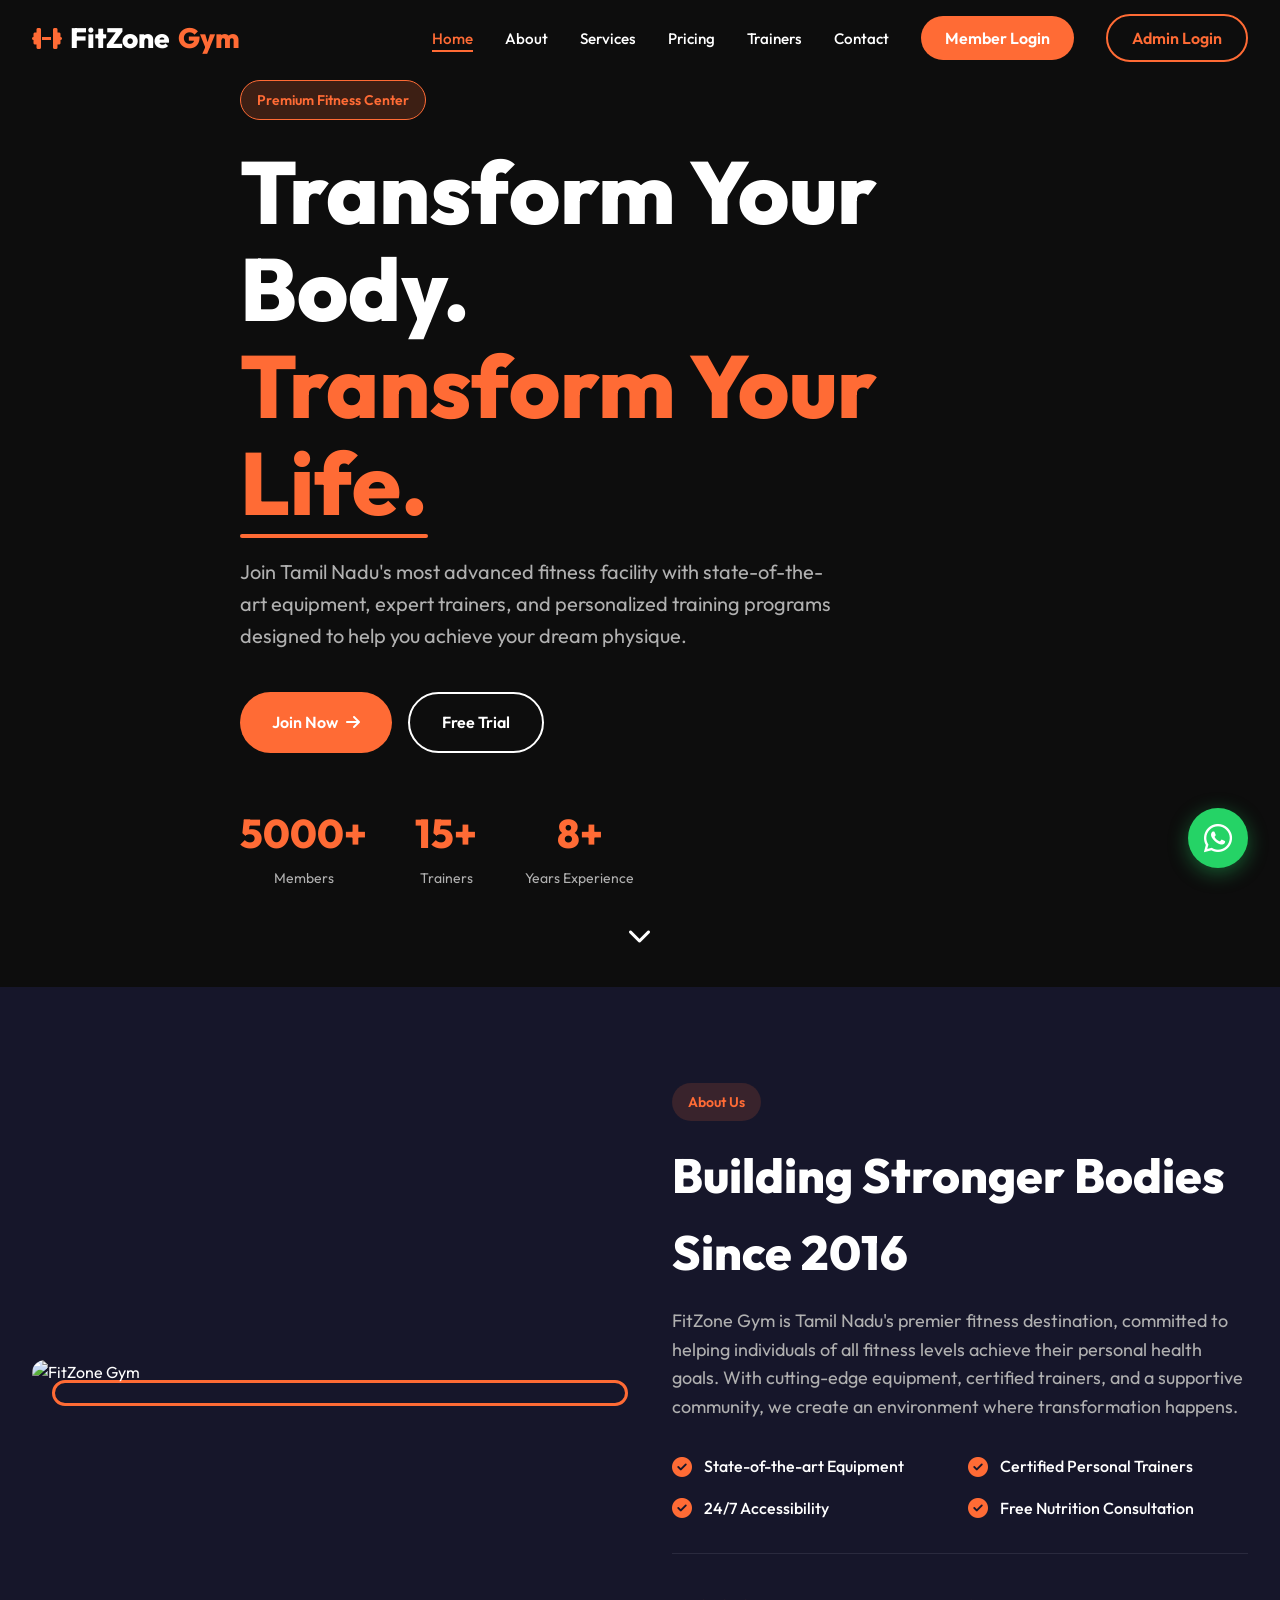
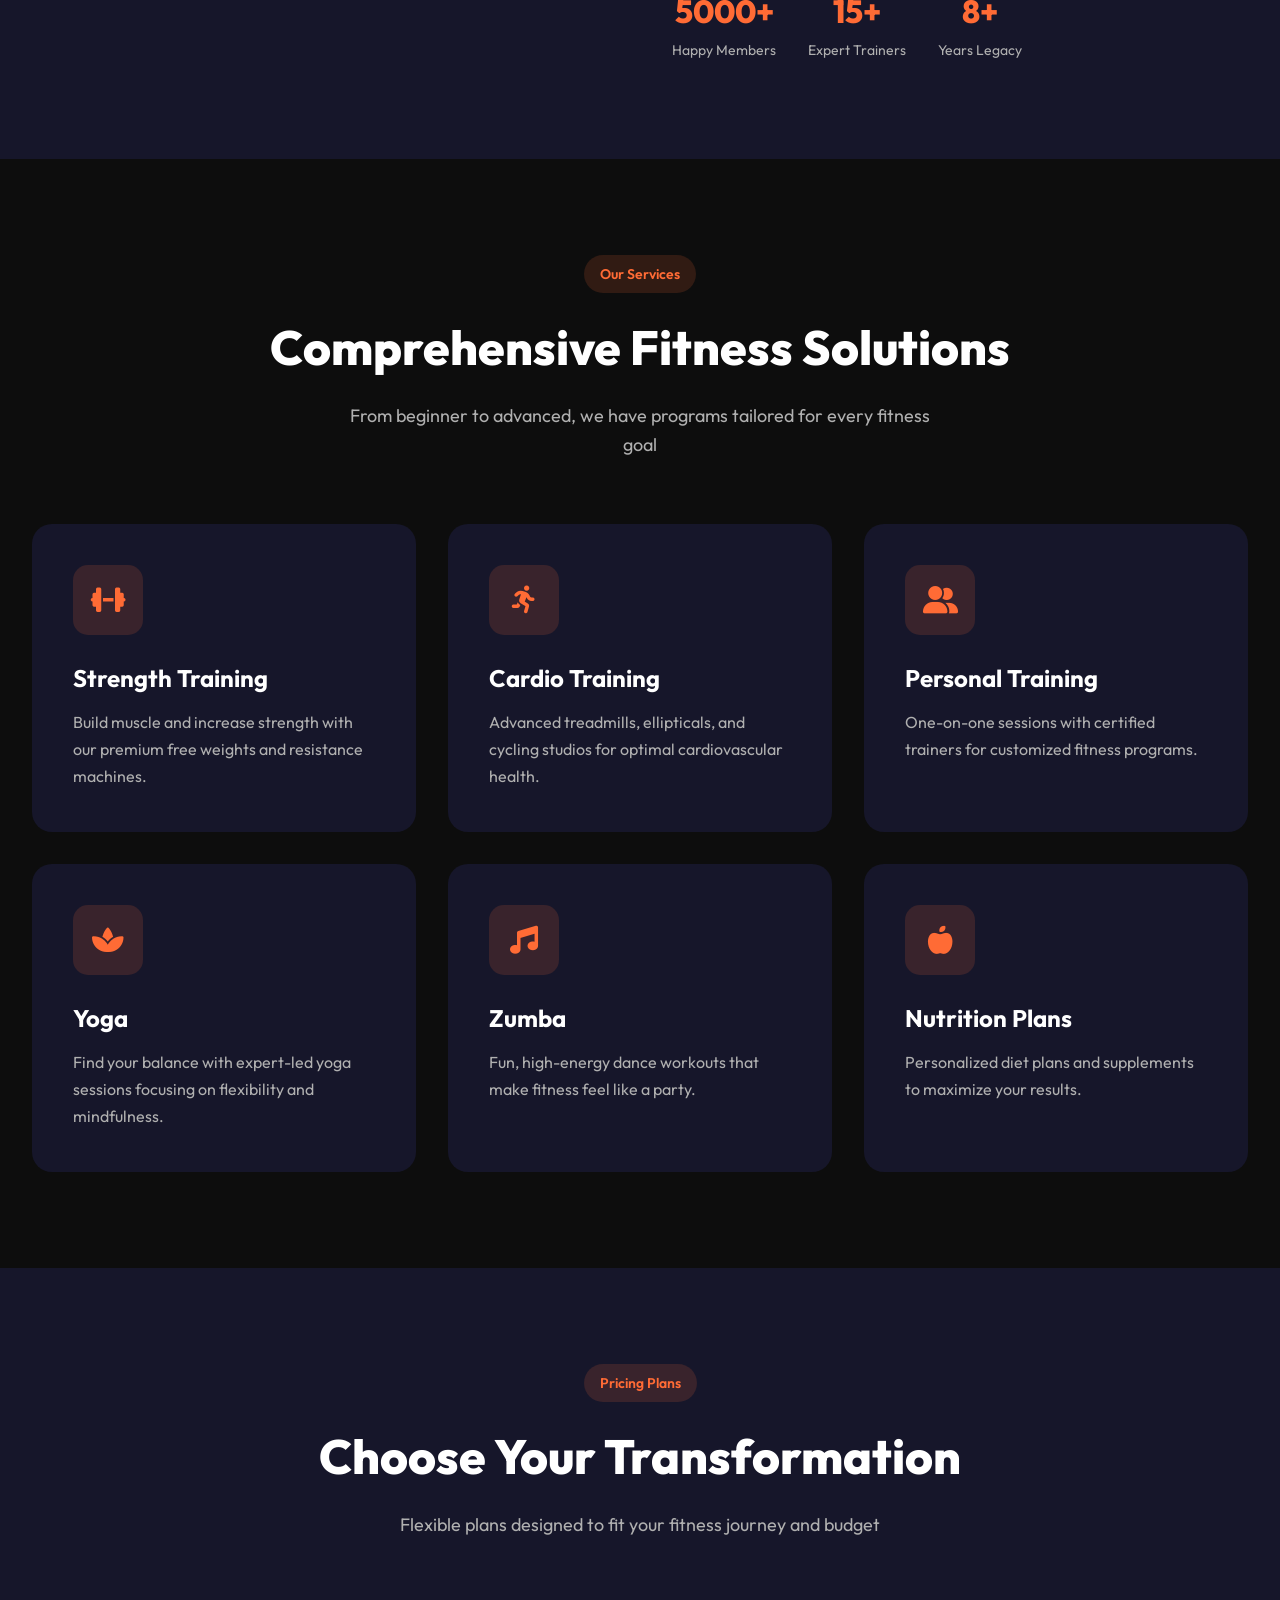
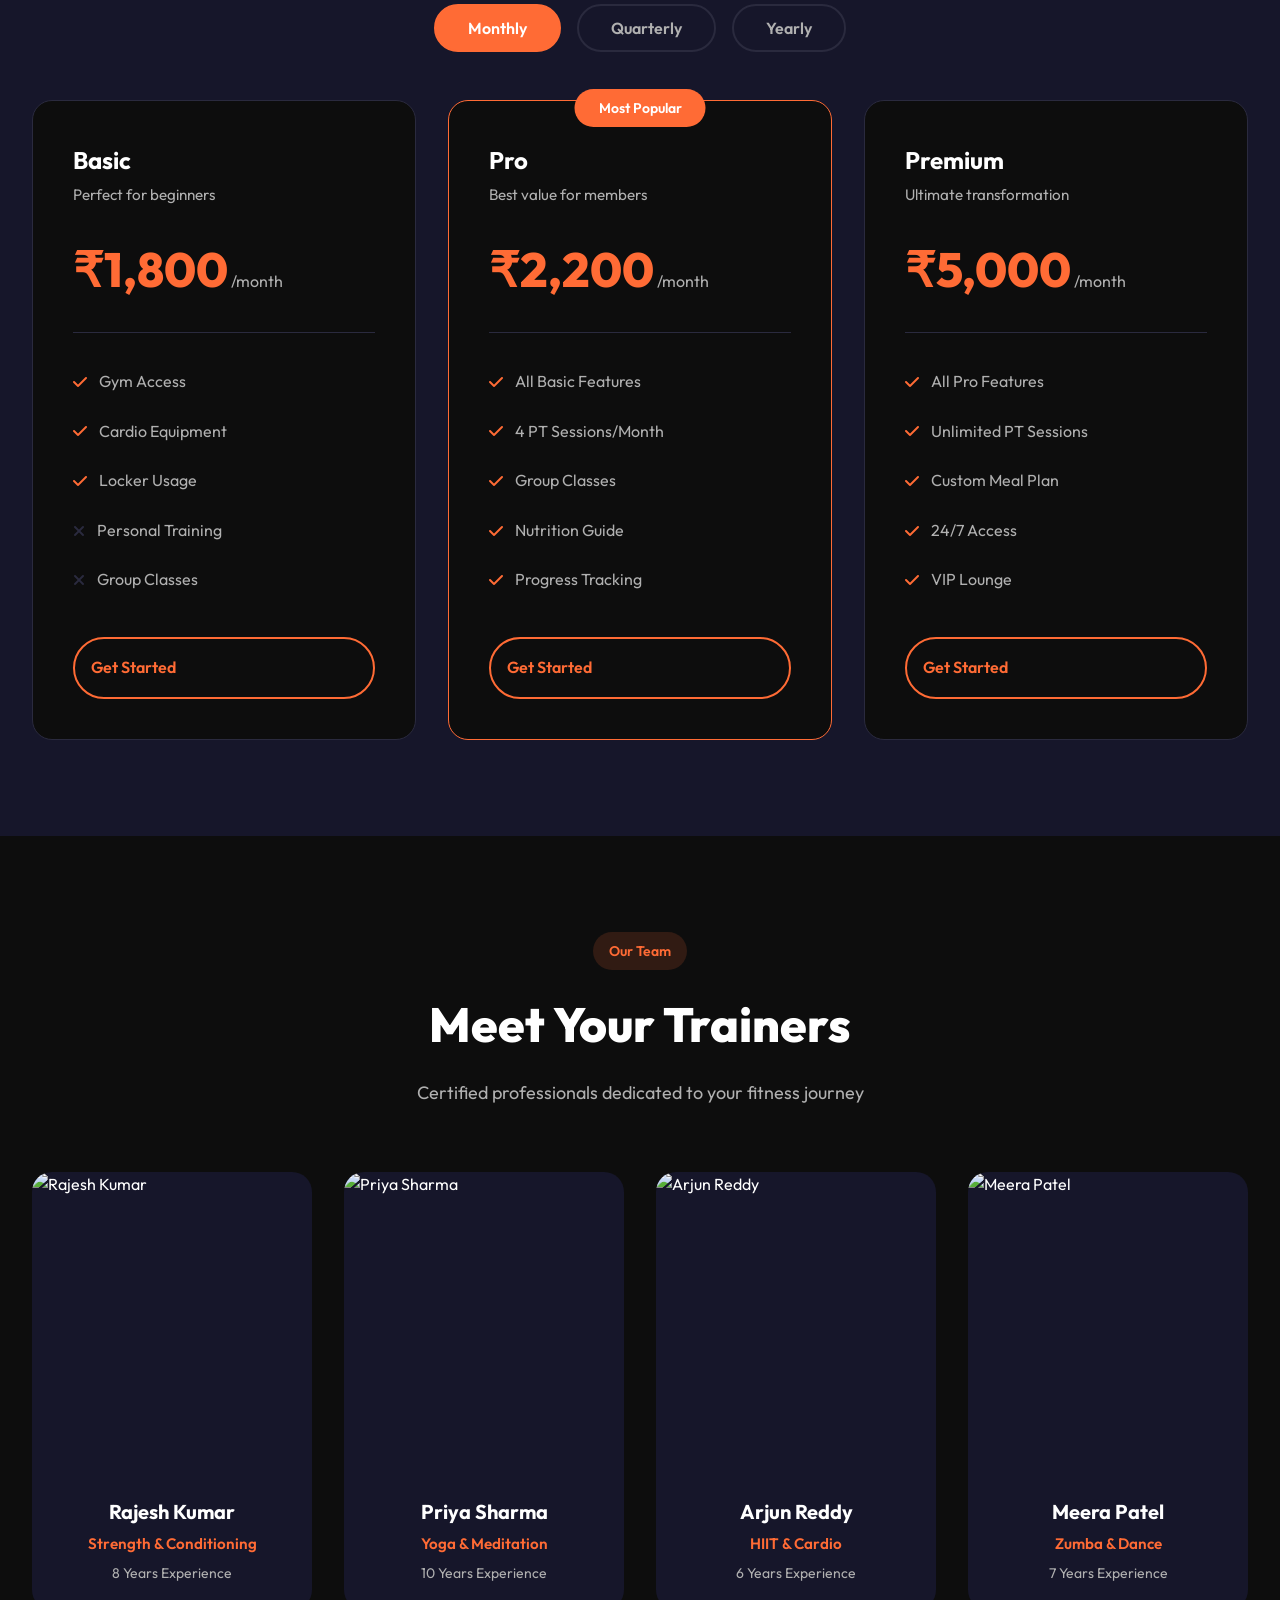
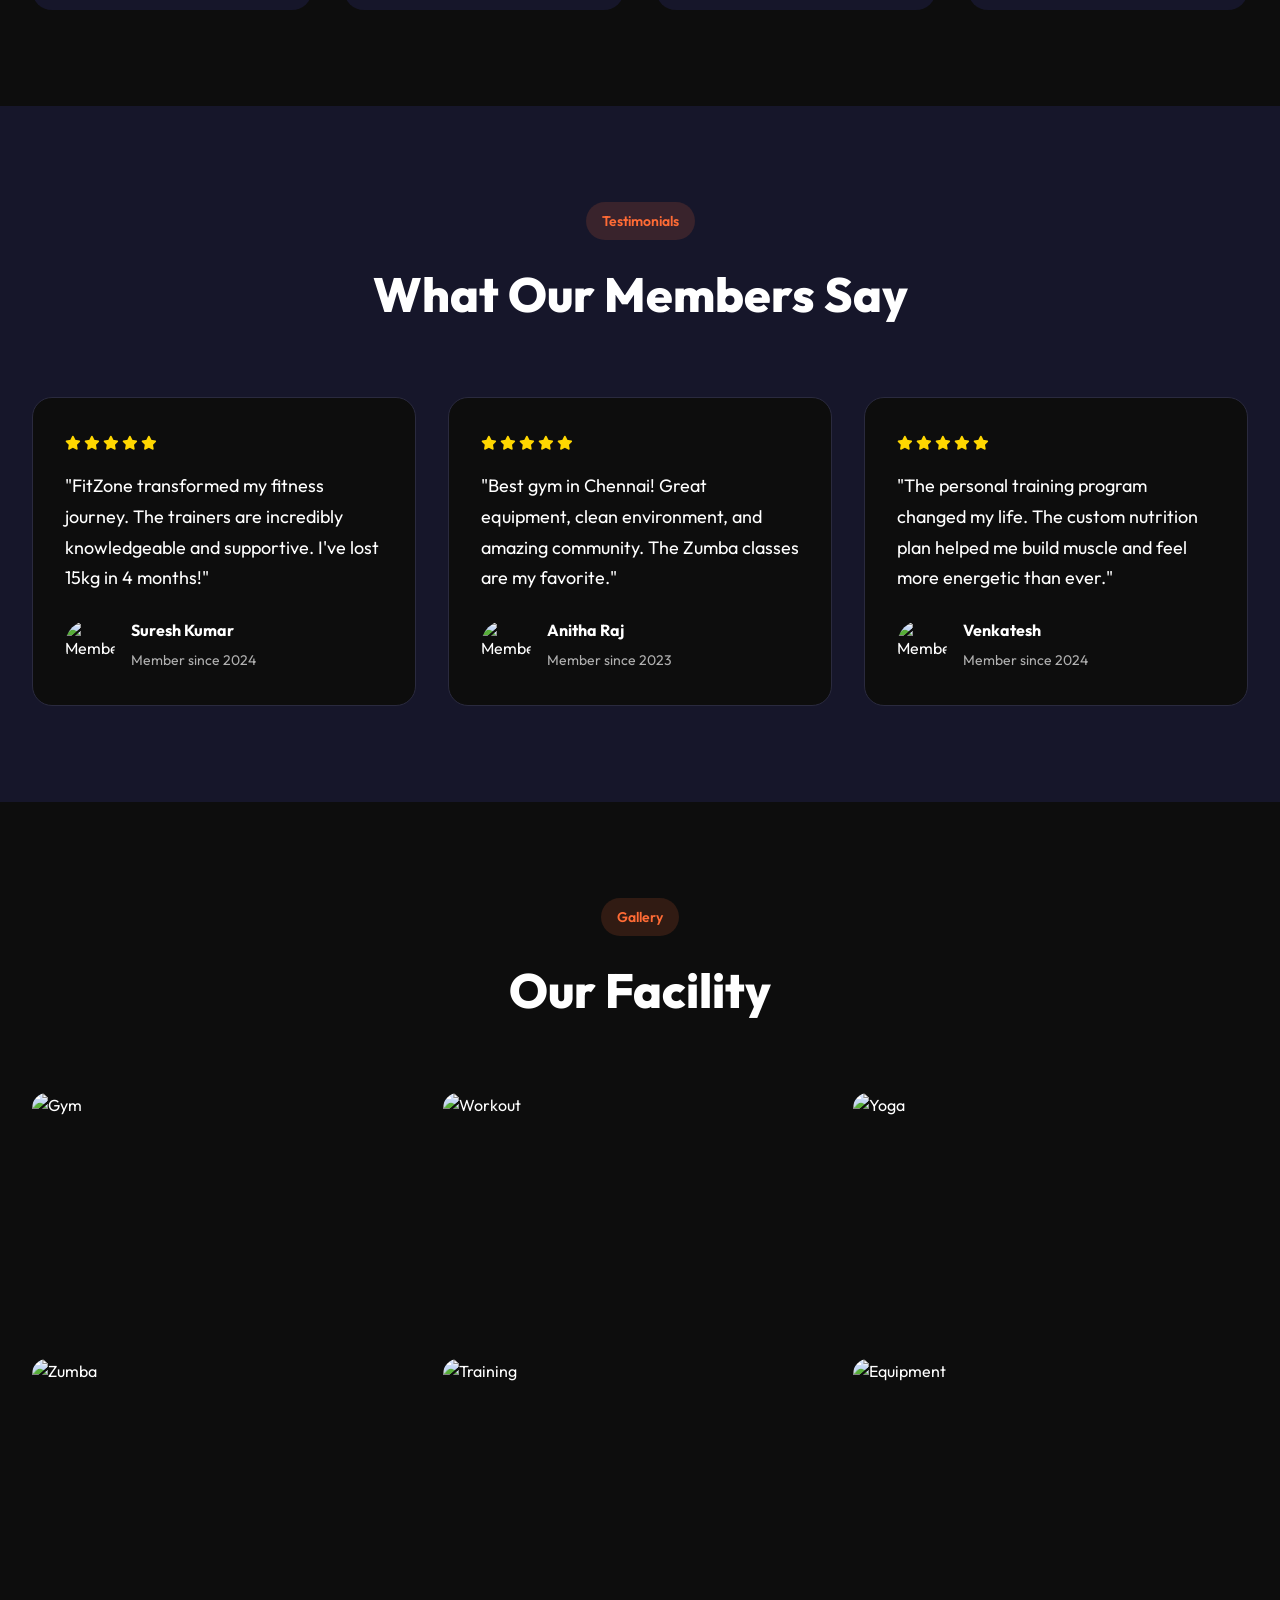
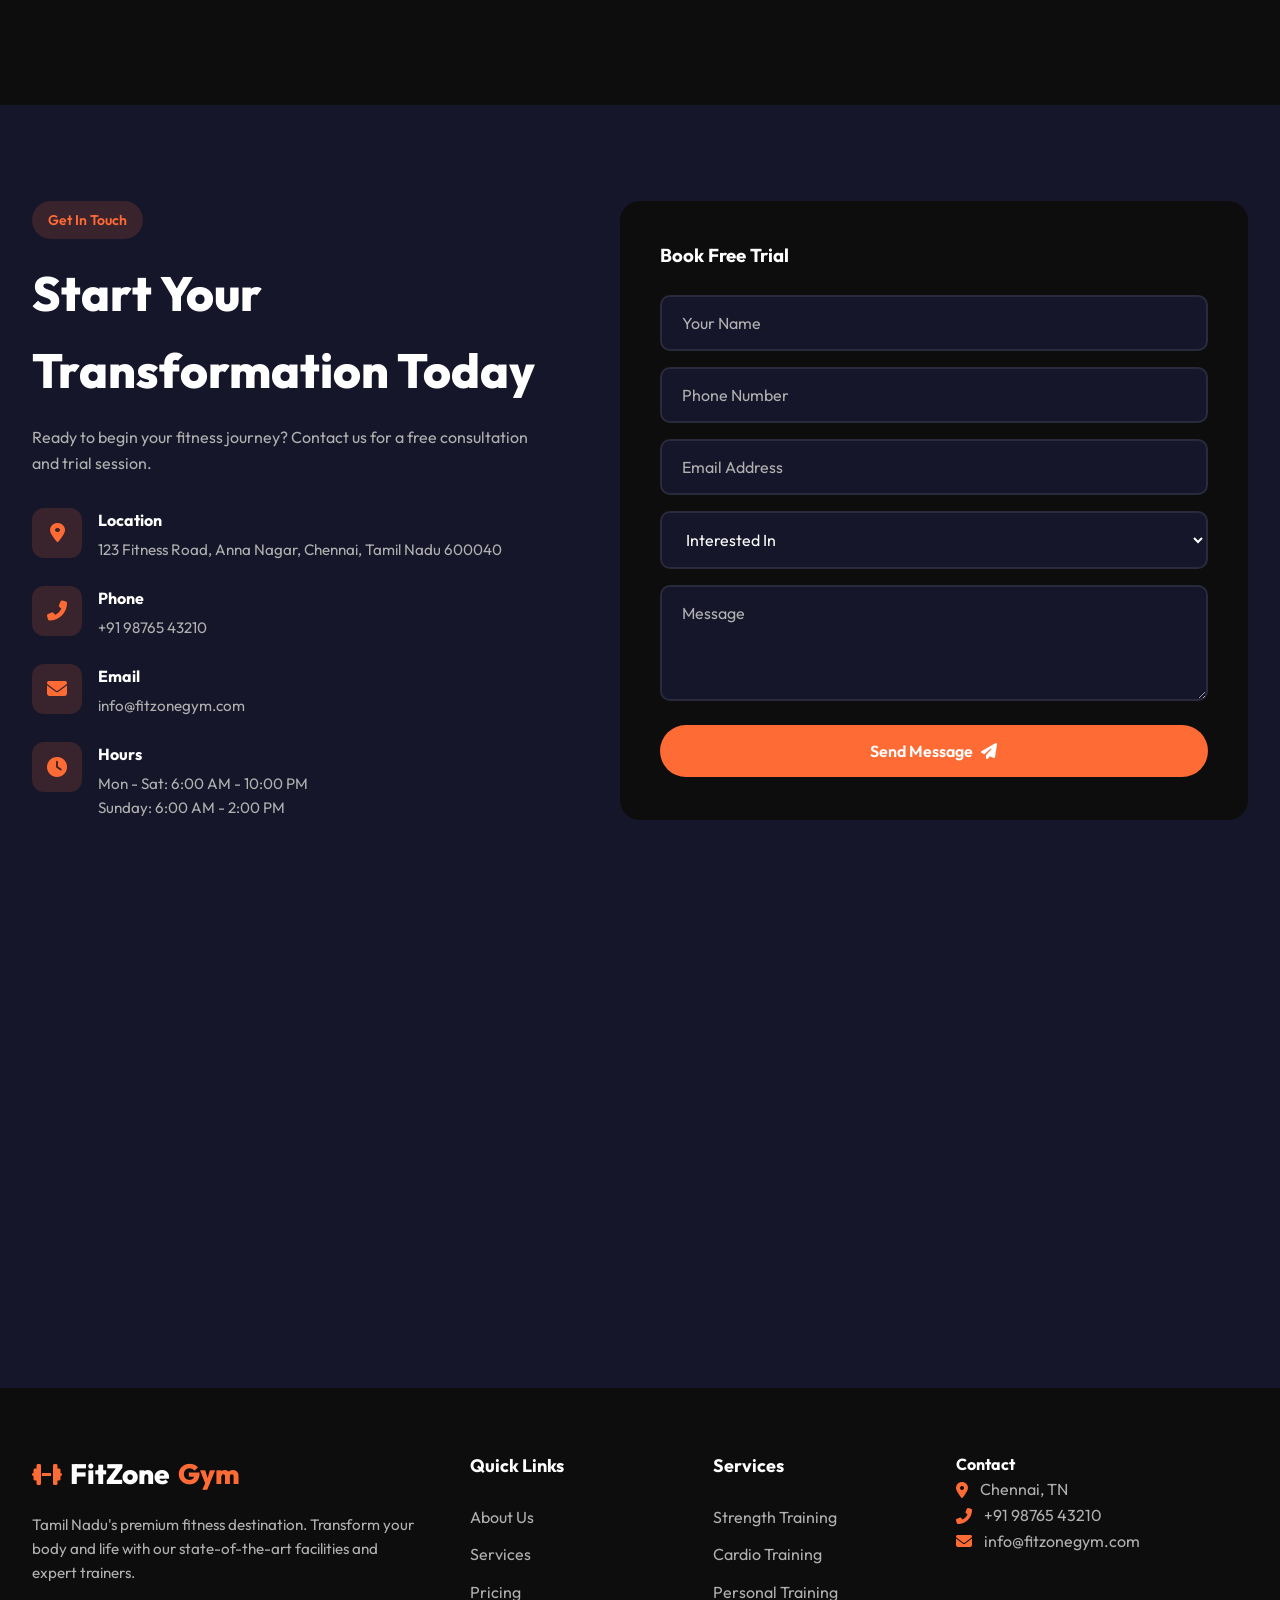
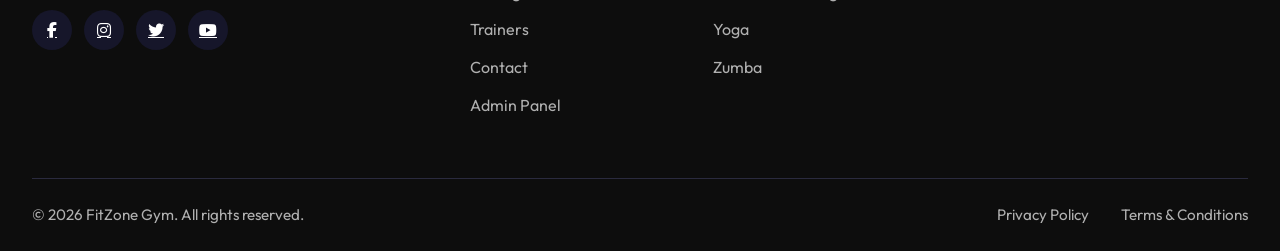
==== index.html @ 2dfd0b7e "Initial commit - Optimized Responsive Gym Website with Admin Panel" ====
<!DOCTYPE html>
<html lang="en">
<head>
    <meta charset="UTF-8">
    <meta name="viewport" content="width=device-width, initial-scale=1.0">
    <meta name="description" content="FitZone Gym - Transform Your Body. Transform Your Life. Premium fitness center in Tamil Nadu">
    <title>FitZone Gym | Premium Fitness Center</title>
    <link rel="stylesheet" href="css/styles.css">
    <link rel="preconnect" href="https://fonts.googleapis.com">
    <link rel="preconnect" href="https://fonts.gstatic.com" crossorigin>
    <link href="https://fonts.googleapis.com/css2?family=Outfit:wght@300;400;500;600;700;800&display=swap" rel="stylesheet">
    <link rel="stylesheet" href="https://cdnjs.cloudflare.com/ajax/libs/font-awesome/6.5.1/css/all.min.css">
</head>
<body>
    <!-- Navbar -->
    <nav class="navbar" id="navbar">
        <div class="container">
            <a href="#home" class="logo">
                <span class="logo-icon"><i class="fas fa-dumbbell"></i></span>
                <span class="logo-text">FitZone</span>
                <span class="logo-accent">Gym</span>
            </a>
            <div class="nav-toggle" id="navToggle">
                <span></span>
                <span></span>
                <span></span>
            </div>
            <ul class="nav-menu" id="navMenu">
                <li><a href="#home" class="nav-link active">Home</a></li>
                <li><a href="#about" class="nav-link">About</a></li>
                <li><a href="#services" class="nav-link">Services</a></li>
                <li><a href="#pricing" class="nav-link">Pricing</a></li>
                <li><a href="#trainers" class="nav-link">Trainers</a></li>
                <li><a href="#contact" class="nav-link">Contact</a></li>
                <li><a href="login.html" class="nav-btn">Member Login</a></li>
                <li><a href="login.html" class="nav-btn admin-btn">Admin Login</a></li>
            </ul>
        </div>
    </nav>

    <!-- Hero Section -->
    <section class="hero" id="home">
        <div class="hero-overlay"></div>
        <div class="hero-bg"></div>
        <div class="container">
            <div class="hero-content">
                <span class="hero-badge">Premium Fitness Center</span>
                <h1 class="hero-title">Transform Your Body.<br><span class="highlight">Transform Your Life.</span></h1>
                <p class="hero-subtitle">Join Tamil Nadu's most advanced fitness facility with state-of-the-art equipment, expert trainers, and personalized training programs designed to help you achieve your dream physique.</p>
                <div class="hero-buttons">
                    <a href="#pricing" class="btn btn-primary">Join Now <i class="fas fa-arrow-right"></i></a>
                    <a href="#contact" class="btn btn-outline">Free Trial</a>
                </div>
                <div class="hero-stats">
                    <div class="hero-stat">
                        <span class="stat-number">5000+</span>
                        <span class="stat-label">Members</span>
                    </div>
                    <div class="hero-stat">
                        <span class="stat-number">15+</span>
                        <span class="stat-label">Trainers</span>
                    </div>
                    <div class="hero-stat">
                        <span class="stat-number">8+</span>
                        <span class="stat-label">Years Experience</span>
                    </div>
                </div>
            </div>
        </div>
        <a href="#about" class="scroll-down">
            <i class="fas fa-chevron-down"></i>
        </a>
    </section>

    <!-- About Section -->
    <section class="about" id="about">
        <div class="container">
            <div class="about-grid">
                <div class="about-image">
                    <img src="https://images.unsplash.com/photo-1534438327276-14e5300c3a48?w=800&h=600&fit=crop" alt="FitZone Gym">
                    <div class="about-image-accent"></div>
                </div>
                <div class="about-content">
                    <span class="section-badge">About Us</span>
                    <h2 class="section-title">Building Stronger Bodies<br>Since 2016</h2>
                    <p class="about-text">FitZone Gym is Tamil Nadu's premier fitness destination, committed to helping individuals of all fitness levels achieve their personal health goals. With cutting-edge equipment, certified trainers, and a supportive community, we create an environment where transformation happens.</p>
                    <div class="about-features">
                        <div class="about-feature">
                            <i class="fas fa-check-circle"></i>
                            <span>State-of-the-art Equipment</span>
                        </div>
                        <div class="about-feature">
                            <i class="fas fa-check-circle"></i>
                            <span>Certified Personal Trainers</span>
                        </div>
                        <div class="about-feature">
                            <i class="fas fa-check-circle"></i>
                            <span>24/7 Accessibility</span>
                        </div>
                        <div class="about-feature">
                            <i class="fas fa-check-circle"></i>
                            <span>Free Nutrition Consultation</span>
                        </div>
                    </div>
                    <div class="about-stats">
                        <div class="about-stat">
                            <span class="stat-value">5000+</span>
                            <span class="stat-name">Happy Members</span>
                        </div>
                        <div class="about-stat">
                            <span class="stat-value">15+</span>
                            <span class="stat-name">Expert Trainers</span>
                        </div>
                        <div class="about-stat">
                            <span class="stat-value">8+</span>
                            <span class="stat-name">Years Legacy</span>
                        </div>
                    </div>
                </div>
            </div>
        </div>
    </section>

    <!-- Services Section -->
    <section class="services" id="services">
        <div class="container">
            <div class="section-header">
                <span class="section-badge">Our Services</span>
                <h2 class="section-title">Comprehensive Fitness Solutions</h2>
                <p class="section-subtitle">From beginner to advanced, we have programs tailored for every fitness goal</p>
            </div>
            <div class="services-grid">
                <div class="service-card">
                    <div class="service-icon">
                        <i class="fas fa-dumbbell"></i>
                    </div>
                    <h3>Strength Training</h3>
                    <p>Build muscle and increase strength with our premium free weights and resistance machines.</p>
                </div>
                <div class="service-card">
                    <div class="service-icon">
                        <i class="fas fa-running"></i>
                    </div>
                    <h3>Cardio Training</h3>
                    <p>Advanced treadmills, ellipticals, and cycling studios for optimal cardiovascular health.</p>
                </div>
                <div class="service-card">
                    <div class="service-icon">
                        <i class="fas fa-user-friends"></i>
                    </div>
                    <h3>Personal Training</h3>
                    <p>One-on-one sessions with certified trainers for customized fitness programs.</p>
                </div>
                <div class="service-card">
                    <div class="service-icon">
                        <i class="fas fa-spa"></i>
                    </div>
                    <h3>Yoga</h3>
                    <p>Find your balance with expert-led yoga sessions focusing on flexibility and mindfulness.</p>
                </div>
                <div class="service-card">
                    <div class="service-icon">
                        <i class="fas fa-music"></i>
                    </div>
                    <h3>Zumba</h3>
                    <p>Fun, high-energy dance workouts that make fitness feel like a party.</p>
                </div>
                <div class="service-card">
                    <div class="service-icon">
                        <i class="fas fa-apple-alt"></i>
                    </div>
                    <h3>Nutrition Plans</h3>
                    <p>Personalized diet plans and supplements to maximize your results.</p>
                </div>
            </div>
        </div>
    </section>

    <!-- Pricing Section -->
    <section class="pricing" id="pricing">
        <div class="container">
            <div class="section-header">
                <span class="section-badge">Pricing Plans</span>
                <h2 class="section-title">Choose Your Transformation</h2>
                <p class="section-subtitle">Flexible plans designed to fit your fitness journey and budget</p>
            </div>
            <div class="pricing-tabs">
                <button class="pricing-tab active" data-duration="monthly">Monthly</button>
                <button class="pricing-tab" data-duration="quarterly">Quarterly</button>
                <button class="pricing-tab" data-duration="yearly">Yearly</button>
            </div>
            <div class="pricing-grid">
                <div class="pricing-card">
                    <div class="pricing-header">
                        <h3>Basic</h3>
                        <p>Perfect for beginners</p>
                    </div>
                    <div class="pricing-price">
                        <span class="price-amount">₹1,800</span>
                        <span class="price-period">/month</span>
                    </div>
                    <ul class="pricing-features">
                        <li><i class="fas fa-check"></i> Gym Access</li>
                        <li><i class="fas fa-check"></i> Cardio Equipment</li>
                        <li><i class="fas fa-check"></i> Locker Usage</li>
                        <li><i class="fas fa-times"></i> Personal Training</li>
                        <li><i class="fas fa-times"></i> Group Classes</li>
                    </ul>
                    <a href="#contact" class="btn btn-pricing">Get Started</a>
                </div>
                <div class="pricing-card popular">
                    <span class="popular-badge">Most Popular</span>
                    <div class="pricing-header">
                        <h3>Pro</h3>
                        <p>Best value for members</p>
                    </div>
                    <div class="pricing-price">
                        <span class="price-amount">₹2,200</span>
                        <span class="price-period">/month</span>
                    </div>
                    <ul class="pricing-features">
                        <li><i class="fas fa-check"></i> All Basic Features</li>
                        <li><i class="fas fa-check"></i> 4 PT Sessions/Month</li>
                        <li><i class="fas fa-check"></i> Group Classes</li>
                        <li><i class="fas fa-check"></i> Nutrition Guide</li>
                        <li><i class="fas fa-check"></i> Progress Tracking</li>
                    </ul>
                    <a href="#contact" class="btn btn-pricing">Get Started</a>
                </div>
                <div class="pricing-card">
                    <div class="pricing-header">
                        <h3>Premium</h3>
                        <p>Ultimate transformation</p>
                    </div>
                    <div class="pricing-price">
                        <span class="price-amount">₹5,000</span>
                        <span class="price-period">/month</span>
                    </div>
                    <ul class="pricing-features">
                        <li><i class="fas fa-check"></i> All Pro Features</li>
                        <li><i class="fas fa-check"></i> Unlimited PT Sessions</li>
                        <li><i class="fas fa-check"></i> Custom Meal Plan</li>
                        <li><i class="fas fa-check"></i> 24/7 Access</li>
                        <li><i class="fas fa-check"></i> VIP Lounge</li>
                    </ul>
                    <a href="#contact" class="btn btn-pricing">Get Started</a>
                </div>
            </div>
        </div>
    </section>

    <!-- Trainers Section -->
    <section class="trainers" id="trainers">
        <div class="container">
            <div class="section-header">
                <span class="section-badge">Our Team</span>
                <h2 class="section-title">Meet Your Trainers</h2>
                <p class="section-subtitle">Certified professionals dedicated to your fitness journey</p>
            </div>
            <div class="trainers-grid">
                <div class="trainer-card">
                    <div class="trainer-image">
                        <img src="https://images.unsplash.com/photo-1567013127542-490d757e51fc?w=400&h=500&fit=crop" alt="Rajesh Kumar">
                        <div class="trainer-overlay">
                            <a href="#"><i class="fab fa-instagram"></i></a>
                            <a href="#"><i class="fab fa-facebook-f"></i></a>
                            <a href="#"><i class="fab fa-twitter"></i></a>
                        </div>
                    </div>
                    <div class="trainer-info">
                        <h4>Rajesh Kumar</h4>
                        <span class="trainer-specialty">Strength & Conditioning</span>
                        <span class="trainer-exp">8 Years Experience</span>
                    </div>
                </div>
                <div class="trainer-card">
                    <div class="trainer-image">
                        <img src="https://images.unsplash.com/photo-1594381898411-846e7d1938d0?w=400&h=500&fit=crop" alt="Priya Sharma">
                        <div class="trainer-overlay">
                            <a href="#"><i class="fab fa-instagram"></i></a>
                            <a href="#"><i class="fab fa-facebook-f"></i></a>
                            <a href="#"><i class="fab fa-twitter"></i></a>
                        </div>
                    </div>
                    <div class="trainer-info">
                        <h4>Priya Sharma</h4>
                        <span class="trainer-specialty">Yoga & Meditation</span>
                        <span class="trainer-exp">10 Years Experience</span>
                    </div>
                </div>
                <div class="trainer-card">
                    <div class="trainer-image">
                        <img src="https://images.unsplash.com/photo-1571019614242-c5c5dee9fcaa?w=400&h=500&fit=crop" alt="Arjun Reddy">
                        <div class="trainer-overlay">
                            <a href="#"><i class="fab fa-instagram"></i></a>
                            <a href="#"><i class="fab fa-facebook-f"></i></a>
                            <a href="#"><i class="fab fa-twitter"></i></a>
                        </div>
                    </div>
                    <div class="trainer-info">
                        <h4>Arjun Reddy</h4>
                        <span class="trainer-specialty">HIIT & Cardio</span>
                        <span class="trainer-exp">6 Years Experience</span>
                    </div>
                </div>
                <div class="trainer-card">
                    <div class="trainer-image">
                        <img src="https://images.unsplash.com/photo-1518310383802-640c6de45dd0?w=400&h=500&fit=crop" alt="Meera Patel">
                        <div class="trainer-overlay">
                            <a href="#"><i class="fab fa-instagram"></i></a>
                            <a href="#"><i class="fab fa-facebook-f"></i></a>
                            <a href="#"><i class="fab fa-twitter"></i></a>
                        </div>
                    </div>
                    <div class="trainer-info">
                        <h4>Meera Patel</h4>
                        <span class="trainer-specialty">Zumba & Dance</span>
                        <span class="trainer-exp">7 Years Experience</span>
                    </div>
                </div>
            </div>
        </div>
    </section>

    <!-- Testimonials -->
    <section class="testimonials" id="testimonials">
        <div class="container">
            <div class="section-header">
                <span class="section-badge">Testimonials</span>
                <h2 class="section-title">What Our Members Say</h2>
            </div>
            <div class="testimonials-grid">
                <div class="testimonial-card">
                    <div class="testimonial-rating">
                        <i class="fas fa-star"></i>
                        <i class="fas fa-star"></i>
                        <i class="fas fa-star"></i>
                        <i class="fas fa-star"></i>
                        <i class="fas fa-star"></i>
                    </div>
                    <p class="testimonial-text">"FitZone transformed my fitness journey. The trainers are incredibly knowledgeable and supportive. I've lost 15kg in 4 months!"</p>
                    <div class="testimonial-author">
                        <img src="https://images.unsplash.com/photo-1507003211169-0a1dd7228f2d?w=100&h=100&fit=crop" alt="Member">
                        <div>
                            <h5>Suresh Kumar</h5>
                            <span>Member since 2024</span>
                        </div>
                    </div>
                </div>
                <div class="testimonial-card">
                    <div class="testimonial-rating">
                        <i class="fas fa-star"></i>
                        <i class="fas fa-star"></i>
                        <i class="fas fa-star"></i>
                        <i class="fas fa-star"></i>
                        <i class="fas fa-star"></i>
                    </div>
                    <p class="testimonial-text">"Best gym in Chennai! Great equipment, clean environment, and amazing community. The Zumba classes are my favorite."</p>
                    <div class="testimonial-author">
                        <img src="https://images.unsplash.com/photo-1494790108377-be9c29b29330?w=100&h=100&fit=crop" alt="Member">
                        <div>
                            <h5>Anitha Raj</h5>
                            <span>Member since 2023</span>
                        </div>
                    </div>
                </div>
                <div class="testimonial-card">
                    <div class="testimonial-rating">
                        <i class="fas fa-star"></i>
                        <i class="fas fa-star"></i>
                        <i class="fas fa-star"></i>
                        <i class="fas fa-star"></i>
                        <i class="fas fa-star"></i>
                    </div>
                    <p class="testimonial-text">"The personal training program changed my life. The custom nutrition plan helped me build muscle and feel more energetic than ever."</p>
                    <div class="testimonial-author">
                        <img src="https://images.unsplash.com/photo-1500648767791-00dcc994a43e?w=100&h=100&fit=crop" alt="Member">
                        <div>
                            <h5>Venkatesh</h5>
                            <span>Member since 2024</span>
                        </div>
                    </div>
                </div>
            </div>
        </div>
    </section>

    <!-- Gallery -->
    <section class="gallery" id="gallery">
        <div class="container">
            <div class="section-header">
                <span class="section-badge">Gallery</span>
                <h2 class="section-title">Our Facility</h2>
            </div>
            <div class="gallery-grid">
                <div class="gallery-item">
                    <img src="https://images.unsplash.com/photo-1534438327276-14e5300c3a48?w=600&h=400&fit=crop" alt="Gym">
                </div>
                <div class="gallery-item">
                    <img src="https://images.unsplash.com/photo-1574680096145-d05b474e2155?w=600&h=400&fit=crop" alt="Workout">
                </div>
                <div class="gallery-item">
                    <img src="https://images.unsplash.com/photo-1544367567-0f2fcb009e0b?w=600&h=400&fit=crop" alt="Yoga">
                </div>
                <div class="gallery-item">
                    <img src="https://images.unsplash.com/photo-1518611012118-696072aa579a?w=600&h=400&fit=crop" alt="Zumba">
                </div>
                <div class="gallery-item">
                    <img src="https://images.unsplash.com/photo-1583454110551-21f2fa2afe61?w=600&h=400&fit=crop" alt="Training">
                </div>
                <div class="gallery-item">
                    <img src="https://images.unsplash.com/photo-1605296867304-46d5465a13f1?w=600&h=400&fit=crop" alt="Equipment">
                </div>
            </div>
        </div>
    </section>

    <!-- Contact Section -->
    <section class="contact" id="contact">
        <div class="container">
            <div class="contact-grid">
                <div class="contact-info">
                    <span class="section-badge">Get In Touch</span>
                    <h2 class="section-title">Start Your Transformation Today</h2>
                    <p>Ready to begin your fitness journey? Contact us for a free consultation and trial session.</p>
                    <div class="contact-details">
                        <div class="contact-item">
                            <i class="fas fa-map-marker-alt"></i>
                            <div>
                                <h5>Location</h5>
                                <p>123 Fitness Road, Anna Nagar, Chennai, Tamil Nadu 600040</p>
                            </div>
                        </div>
                        <div class="contact-item">
                            <i class="fas fa-phone-alt"></i>
                            <div>
                                <h5>Phone</h5>
                                <p>+91 98765 43210</p>
                            </div>
                        </div>
                        <div class="contact-item">
                            <i class="fas fa-envelope"></i>
                            <div>
                                <h5>Email</h5>
                                <p>info@fitzonegym.com</p>
                            </div>
                        </div>
                        <div class="contact-item">
                            <i class="fas fa-clock"></i>
                            <div>
                                <h5>Hours</h5>
                                <p>Mon - Sat: 6:00 AM - 10:00 PM<br>Sunday: 6:00 AM - 2:00 PM</p>
                            </div>
                        </div>
                    </div>
                </div>
                <div class="contact-form-wrapper">
                    <form class="contact-form" id="contactForm">
                        <h3>Book Free Trial</h3>
                        <div class="form-group">
                            <input type="text" id="contactName" placeholder="Your Name" required>
                        </div>
                        <div class="form-group">
                            <input type="tel" id="contactPhone" placeholder="Phone Number" required>
                        </div>
                        <div class="form-group">
                            <input type="email" id="contactEmail" placeholder="Email Address" required>
                        </div>
                        <div class="form-group">
                            <select id="contactInterest" required>
                                <option value="">Interested In</option>
                                <option value="basic">Basic Plan</option>
                                <option value="pro">Pro Plan</option>
                                <option value="premium">Premium Plan</option>
                                <option value="personal">Personal Training</option>
                                <option value="trial">Free Trial</option>
                            </select>
                        </div>
                        <div class="form-group">
                            <textarea id="contactMessage" placeholder="Message" rows="4"></textarea>
                        </div>
                        <button type="submit" class="btn btn-primary btn-block">Send Message <i class="fas fa-paper-plane"></i></button>
                    </form>
                </div>
            </div>
            <div class="map-wrapper">
                <iframe src="https://www.google.com/maps/embed?pb=!1m18!1m12!1m3!1d3886.6137813371757!2d80.24727831482216!3d13.05935299079961!2m3!1f0!2f0!3f0!3m2!1i1024!2i768!4f13.1!3m3!1m2!1s0x3a5267d4c8c6f7a1%3A0x1c6c8d18c8f5e5e3!2sAnna%20Nagar%2C%20Chennai%2C%20Tamil%20Nadu!5e0!3m2!1sen!2sin!4v1640000000000!5m2!1sen!2sin" allowfullscreen="" loading="lazy" referrerpolicy="no-referrer-when-downgrade"></iframe>
            </div>
        </div>
    </section>

    <!-- Footer -->
    <footer class="footer">
        <div class="container">
            <div class="footer-grid">
                <div class="footer-about">
                    <a href="#home" class="logo">
                        <span class="logo-icon"><i class="fas fa-dumbbell"></i></span>
                        <span class="logo-text">FitZone</span>
                        <span class="logo-accent">Gym</span>
                    </a>
                    <p>Tamil Nadu's premium fitness destination. Transform your body and life with our state-of-the-art facilities and expert trainers.</p>
                    <div class="footer-social">
                        <a href="#"><i class="fab fa-facebook-f"></i></a>
                        <a href="#"><i class="fab fa-instagram"></i></a>
                        <a href="#"><i class="fab fa-twitter"></i></a>
                        <a href="#"><i class="fab fa-youtube"></i></a>
                    </div>
                </div>
                <div class="footer-links">
                    <h4>Quick Links</h4>
                    <ul>
                        <li><a href="#about">About Us</a></li>
                        <li><a href="#services">Services</a></li>
                        <li><a href="#pricing">Pricing</a></li>
                        <li><a href="#trainers">Trainers</a></li>
                        <li><a href="#contact">Contact</a></li>
                        <li><a href="login.html">Admin Panel</a></li>
                    </ul>
                </div>
                <div class="footer-links">
                    <h4>Services</h4>
                    <ul>
                        <li><a href="#services">Strength Training</a></li>
                        <li><a href="#services">Cardio Training</a></li>
                        <li><a href="#services">Personal Training</a></li>
                        <li><a href="#services">Yoga</a></li>
                        <li><a href="#services">Zumba</a></li>
                    </ul>
                </div>
                <div class="footer-contact">
                    <h4>Contact</h4>
                    <ul>
                        <li><i class="fas fa-map-marker-alt"></i> Chennai, TN</li>
                        <li><i class="fas fa-phone-alt"></i> +91 98765 43210</li>
                        <li><i class="fas fa-envelope"></i> info@fitzonegym.com</li>
                    </ul>
                </div>
            </div>
            <div class="footer-bottom">
                <p>&copy; 2026 FitZone Gym. All rights reserved.</p>
                <div class="footer-bottom-links">
                    <a href="#">Privacy Policy</a>
                    <a href="#">Terms & Conditions</a>
                </div>
            </div>
        </div>
    </footer>

    <!-- WhatsApp Float -->
    <a href="https://wa.me/919876543210" class="whatsapp-float" target="_blank">
        <i class="fab fa-whatsapp"></i>
    </a>

    <script src="js/script.js"></script>
</body>
</html>
---- css/styles.css ----
/* ==========================================
   FITZONE GYM - PREMIUM STYLES
   ========================================== */

:root {
    --primary: #FF6B35;
    --primary-dark: #E55A2B;
    --secondary: #1A1A2E;
    --dark: #0D0D0D;
    --dark-light: #16162A;
    --light: #FFFFFF;
    --light-dim: #B0B0B0;
    --gray: #2A2A3E;
    --gradient: linear-gradient(135deg, #FF6B35 0%, #FF8C42 100%);
    --transition: all 0.3s ease;
}

* {
    margin: 0;
    padding: 0;
    box-sizing: border-box;
}

html {
    scroll-behavior: smooth;
}

body {
    font-family: 'Outfit', sans-serif;
    background-color: var(--dark);
    color: var(--light);
    line-height: 1.6;
    overflow-x: hidden;
}

.container {
    max-width: 1400px;
    margin: 0 auto;
    padding: 0 2rem;
}

/* ==========================================
   NAVBAR
   ========================================== */
.navbar {
    position: fixed;
    top: 0;
    left: 0;
    right: 0;
    z-index: 1000;
    padding: 1rem 0;
    transition: var(--transition);
    background: transparent;
}

.navbar.scrolled {
    background: rgba(13, 13, 13, 0.95);
    backdrop-filter: blur(10px);
    padding: 0.75rem 0;
    box-shadow: 0 2px 20px rgba(0, 0, 0, 0.3);
}

.navbar .container {
    display: flex;
    align-items: center;
    justify-content: space-between;
}

.logo {
    display: flex;
    align-items: center;
    gap: 0.5rem;
    text-decoration: none;
    font-size: 1.75rem;
    font-weight: 800;
}

.logo-icon {
    color: var(--primary);
    font-size: 1.5rem;
}

.logo-text {
    color: var(--light);
}

.logo-accent {
    color: var(--primary);
}

.nav-menu {
    display: flex;
    align-items: center;
    gap: 2rem;
    list-style: none;
}

.nav-link {
    color: var(--light);
    text-decoration: none;
    font-weight: 500;
    font-size: 0.95rem;
    position: relative;
    transition: var(--transition);
}

.nav-link::after {
    content: '';
    position: absolute;
    bottom: -4px;
    left: 0;
    width: 0;
    height: 2px;
    background: var(--primary);
    transition: var(--transition);
}

.nav-link:hover,
.nav-link.active {
    color: var(--primary);
}

.nav-link:hover::after,
.nav-link.active::after {
    width: 100%;
}

.nav-btn {
    padding: 0.75rem 1.5rem;
    background: var(--primary);
    color: var(--light);
    text-decoration: none;
    border-radius: 50px;
    font-weight: 600;
    transition: var(--transition);
}

.nav-btn:hover {
    background: var(--primary-dark);
    transform: translateY(-2px);
}

.admin-btn {
    background: transparent;
    border: 2px solid var(--primary);
    color: var(--primary);
}

.admin-btn:hover {
    background: var(--primary);
    color: var(--light);
}

.nav-toggle {
    display: none;
    flex-direction: column;
    gap: 5px;
    cursor: pointer;
}

.nav-toggle span {
    width: 25px;
    height: 2px;
    background: var(--light);
    transition: var(--transition);
}

/* ==========================================
   HERO SECTION
   ========================================== */
.hero {
    min-height: 100vh;
    display: flex;
    align-items: center;
    position: relative;
    padding-top: 80px;
    overflow: hidden;
}

.hero-bg {
    position: absolute;
    top: 0;
    left: 0;
    width: 100%;
    height: 100%;
    background: url('https://images.unsplash.com/photo-1534438327276-14e5300c3a48?w=1920&h=1080&fit=crop') center/cover;
    transform: scale(1.1);
    animation: heroZoom 20s infinite alternate;
}

@keyframes heroZoom {
    from { transform: scale(1); }
    to { transform: scale(1.1); }
}

.hero-overlay {
    position: absolute;
    top: 0;
    left: 0;
    width: 100%;
    height: 100%;
    background: linear-gradient(135deg, rgba(13, 13, 13, 0.95) 0%, rgba(13, 13, 13, 0.7) 50%, rgba(13, 13, 13, 0.85) 100%);
}

.hero-content {
    position: relative;
    z-index: 1;
    max-width: 800px;
}

.hero-badge {
    display: inline-block;
    padding: 0.5rem 1rem;
    background: rgba(255, 107, 53, 0.2);
    border: 1px solid var(--primary);
    border-radius: 50px;
    color: var(--primary);
    font-size: 0.875rem;
    font-weight: 600;
    margin-bottom: 1.5rem;
    animation: fadeInUp 0.8s ease;
}

.hero-title {
    font-size: clamp(3rem, 8vw, 5.5rem);
    font-weight: 800;
    line-height: 1.1;
    margin-bottom: 1.5rem;
    animation: fadeInUp 0.8s ease 0.2s both;
}

.hero-title .highlight {
    color: var(--primary);
    position: relative;
}

.hero-title .highlight::after {
    content: '';
    position: absolute;
    bottom: 0;
    left: 0;
    width: 100%;
    height: 4px;
    background: var(--primary);
    border-radius: 2px;
}

.hero-subtitle {
    font-size: 1.25rem;
    color: var(--light-dim);
    margin-bottom: 2.5rem;
    max-width: 600px;
    animation: fadeInUp 0.8s ease 0.4s both;
}

.hero-buttons {
    display: flex;
    gap: 1rem;
    margin-bottom: 3rem;
    animation: fadeInUp 0.8s ease 0.6s both;
}

.btn {
    display: inline-flex;
    align-items: center;
    gap: 0.5rem;
    padding: 1rem 2rem;
    border-radius: 50px;
    font-weight: 600;
    font-size: 1rem;
    text-decoration: none;
    transition: var(--transition);
    cursor: pointer;
    border: none;
    font-family: inherit;
}

.btn-primary {
    background: var(--primary);
    color: var(--light);
}

.btn-primary:hover {
    background: var(--primary-dark);
    transform: translateY(-3px);
    box-shadow: 0 10px 30px rgba(255, 107, 53, 0.3);
}

.btn-outline {
    background: transparent;
    color: var(--light);
    border: 2px solid var(--light);
}

.btn-outline:hover {
    background: var(--light);
    color: var(--dark);
    transform: translateY(-3px);
}

.hero-stats {
    display: flex;
    gap: 3rem;
    animation: fadeInUp 0.8s ease 0.8s both;
}

.hero-stat {
    text-align: center;
}

.hero-stat .stat-number {
    display: block;
    font-size: 2.5rem;
    font-weight: 800;
    color: var(--primary);
}

.hero-stat .stat-label {
    font-size: 0.875rem;
    color: var(--light-dim);
}

.scroll-down {
    position: absolute;
    bottom: 2rem;
    left: 50%;
    transform: translateX(-50%);
    color: var(--light);
    font-size: 1.5rem;
    animation: bounce 2s infinite;
}

@keyframes bounce {
    0%, 20%, 50%, 80%, 100% { transform: translateX(-50%) translateY(0); }
    40% { transform: translateX(-50%) translateY(-10px); }
    60% { transform: translateX(-50%) translateY(-5px); }
}

@keyframes fadeInUp {
    from {
        opacity: 0;
        transform: translateY(30px);
    }
    to {
        opacity: 1;
        transform: translateY(0);
    }
}

/* ==========================================
   SECTION STYLES
   ========================================== */
section {
    padding: 6rem 0;
}

.section-badge {
    display: inline-block;
    padding: 0.5rem 1rem;
    background: rgba(255, 107, 53, 0.15);
    border-radius: 50px;
    color: var(--primary);
    font-size: 0.875rem;
    font-weight: 600;
    margin-bottom: 1rem;
}

.section-header {
    text-align: center;
    margin-bottom: 4rem;
}

.section-title {
    font-size: clamp(2rem, 5vw, 3rem);
    font-weight: 800;
    margin-bottom: 1rem;
}

.section-subtitle {
    font-size: 1.125rem;
    color: var(--light-dim);
    max-width: 600px;
    margin: 0 auto;
}

/* ==========================================
   ABOUT SECTION
   ========================================== */
.about {
    background: var(--dark-light);
}

.about-grid {
    display: grid;
    grid-template-columns: 1fr 1fr;
    gap: 4rem;
    align-items: center;
}

.about-image {
    position: relative;
}

.about-image img {
    width: 100%;
    border-radius: 20px;
    position: relative;
    z-index: 1;
}

.about-image-accent {
    position: absolute;
    top: 20px;
    left: 20px;
    right: -20px;
    bottom: -20px;
    border: 3px solid var(--primary);
    border-radius: 20px;
    z-index: 0;
}

.about-content .section-badge {
    background: rgba(255, 107, 53, 0.15);
}

.about-text {
    font-size: 1.125rem;
    color: var(--light-dim);
    margin-bottom: 2rem;
}

.about-features {
    display: grid;
    grid-template-columns: 1fr 1fr;
    gap: 1rem;
    margin-bottom: 2rem;
}

.about-feature {
    display: flex;
    align-items: center;
    gap: 0.75rem;
}

.about-feature i {
    color: var(--primary);
    font-size: 1.25rem;
}

.about-features span {
    font-weight: 500;
}

.about-stats {
    display: flex;
    gap: 2rem;
    padding-top: 2rem;
    border-top: 1px solid var(--gray);
}

.about-stat {
    text-align: center;
}

.about-stat .stat-value {
    display: block;
    font-size: 2rem;
    font-weight: 800;
    color: var(--primary);
}

.about-stat .stat-name {
    font-size: 0.875rem;
    color: var(--light-dim);
}

/* ==========================================
   SERVICES SECTION
   ========================================== */
.services {
    background: var(--dark);
}

.services-grid {
    display: grid;
    grid-template-columns: repeat(auto-fit, minmax(350px, 1fr));
    gap: 2rem;
}

.service-card {
    background: var(--dark-light);
    padding: 2.5rem;
    border-radius: 20px;
    transition: var(--transition);
    border: 1px solid transparent;
}

.service-card:hover {
    transform: translateY(-10px);
    border-color: var(--primary);
    box-shadow: 0 20px 40px rgba(0, 0, 0, 0.3);
}

.service-icon {
    width: 70px;
    height: 70px;
    display: flex;
    align-items: center;
    justify-content: center;
    background: rgba(255, 107, 53, 0.15);
    border-radius: 15px;
    margin-bottom: 1.5rem;
}

.service-icon i {
    font-size: 1.75rem;
    color: var(--primary);
}

.service-card h3 {
    font-size: 1.5rem;
    margin-bottom: 0.75rem;
}

.service-card p {
    color: var(--light-dim);
    line-height: 1.7;
}

/* ==========================================
   PRICING SECTION
   ========================================== */
.pricing {
    background: var(--dark-light);
}

.pricing-tabs {
    display: flex;
    justify-content: center;
    gap: 1rem;
    margin-bottom: 3rem;
}

.pricing-tab {
    padding: 0.75rem 2rem;
    background: transparent;
    border: 2px solid var(--gray);
    border-radius: 50px;
    color: var(--light-dim);
    font-size: 1rem;
    font-weight: 600;
    cursor: pointer;
    transition: var(--transition);
    font-family: inherit;
}

.pricing-tab.active,
.pricing-tab:hover {
    background: var(--primary);
    border-color: var(--primary);
    color: var(--light);
}

.pricing-grid {
    display: grid;
    grid-template-columns: repeat(auto-fit, minmax(300px, 1fr));
    gap: 2rem;
    align-items: start;
}

.pricing-card {
    background: var(--dark);
    border-radius: 20px;
    padding: 2.5rem;
    position: relative;
    transition: var(--transition);
    border: 1px solid var(--gray);
}

.pricing-card:hover {
    transform: translateY(-10px);
    box-shadow: 0 20px 40px rgba(0, 0, 0, 0.3);
}

.pricing-card.popular {
    border-color: var(--primary);
    transform: scale(1.05);
}

.pricing-card.popular:hover {
    transform: scale(1.05) translateY(-10px);
}

.popular-badge {
    position: absolute;
    top: -12px;
    left: 50%;
    transform: translateX(-50%);
    background: var(--primary);
    color: var(--light);
    padding: 0.5rem 1.5rem;
    border-radius: 50px;
    font-size: 0.875rem;
    font-weight: 600;
}

.pricing-header h3 {
    font-size: 1.5rem;
    margin-bottom: 0.25rem;
}

.pricing-header p {
    color: var(--light-dim);
    font-size: 0.95rem;
}

.pricing-price {
    margin: 1.5rem 0;
    padding-bottom: 1.5rem;
    border-bottom: 1px solid var(--gray);
}

.pricing-price .price-amount {
    font-size: 3rem;
    font-weight: 800;
    color: var(--primary);
}

.pricing-price .price-period {
    color: var(--light-dim);
    font-size: 1rem;
}

.pricing-features {
    list-style: none;
    margin-bottom: 2rem;
}

.pricing-features li {
    padding: 0.75rem 0;
    display: flex;
    align-items: center;
    gap: 0.75rem;
    color: var(--light-dim);
}

.pricing-features li i {
    color: var(--primary);
}

.pricing-features li i.fa-times {
    color: var(--gray);
}

.btn-pricing {
    width: 100%;
    padding: 1rem;
    background: transparent;
    border: 2px solid var(--primary);
    color: var(--primary);
    border-radius: 50px;
    font-weight: 600;
    cursor: pointer;
    transition: var(--transition);
    font-family: inherit;
    font-size: 1rem;
}

.btn-pricing:hover {
    background: var(--primary);
    color: var(--light);
}

/* ==========================================
   TRAINERS SECTION
   ========================================== */
.trainers {
    background: var(--dark);
}

.trainers-grid {
    display: grid;
    grid-template-columns: repeat(auto-fit, minmax(280px, 1fr));
    gap: 2rem;
}

.trainer-card {
    background: var(--dark-light);
    border-radius: 20px;
    overflow: hidden;
    transition: var(--transition);
}

.trainer-card:hover {
    transform: translateY(-10px);
}

.trainer-card:hover .trainer-overlay {
    opacity: 1;
}

.trainer-image {
    position: relative;
    height: 300px;
    overflow: hidden;
}

.trainer-image img {
    width: 100%;
    height: 100%;
    object-fit: cover;
    transition: var(--transition);
}

.trainer-card:hover .trainer-image img {
    transform: scale(1.1);
}

.trainer-overlay {
    position: absolute;
    top: 0;
    left: 0;
    width: 100%;
    height: 100%;
    background: rgba(255, 107, 53, 0.9);
    display: flex;
    align-items: center;
    justify-content: center;
    gap: 1rem;
    opacity: 0;
    transition: var(--transition);
}

.trainer-overlay a {
    width: 45px;
    height: 45px;
    display: flex;
    align-items: center;
    justify-content: center;
    background: var(--light);
    border-radius: 50%;
    color: var(--primary);
    font-size: 1.25rem;
    transition: var(--transition);
}

.trainer-overlay a:hover {
    transform: scale(1.1);
}

.trainer-info {
    padding: 1.5rem;
    text-align: center;
}

.trainer-info h4 {
    font-size: 1.25rem;
    margin-bottom: 0.25rem;
}

.trainer-specialty {
    display: block;
    color: var(--primary);
    font-weight: 600;
    font-size: 0.95rem;
    margin-bottom: 0.25rem;
}

.trainer-exp {
    color: var(--light-dim);
    font-size: 0.875rem;
}

/* ==========================================
   TESTIMONIALS
   ========================================== */
.testimonials {
    background: var(--dark-light);
}

.testimonials-grid {
    display: grid;
    grid-template-columns: repeat(auto-fit, minmax(350px, 1fr));
    gap: 2rem;
}

.testimonial-card {
    background: var(--dark);
    padding: 2rem;
    border-radius: 20px;
    border: 1px solid var(--gray);
}

.testimonial-rating {
    margin-bottom: 1rem;
}

.testimonial-rating i {
    color: #FFD700;
    font-size: 0.875rem;
}

.testimonial-text {
    font-size: 1.125rem;
    line-height: 1.7;
    margin-bottom: 1.5rem;
}

.testimonial-author {
    display: flex;
    align-items: center;
    gap: 1rem;
}

.testimonial-author img {
    width: 50px;
    height: 50px;
    border-radius: 50%;
    object-fit: cover;
}

.testimonial-author h5 {
    font-size: 1rem;
    margin-bottom: 0.25rem;
}

.testimonial-author span {
    color: var(--light-dim);
    font-size: 0.875rem;
}

/* ==========================================
   GALLERY
   ========================================== */
.gallery {
    background: var(--dark);
}

.gallery-grid {
    display: grid;
    grid-template-columns: repeat(3, 1fr);
    gap: 1rem;
}

.gallery-item {
    overflow: hidden;
    border-radius: 15px;
    height: 250px;
}

.gallery-item img {
    width: 100%;
    height: 100%;
    object-fit: cover;
    transition: var(--transition);
}

.gallery-item:hover img {
    transform: scale(1.1);
}

/* ==========================================
   CONTACT SECTION
   ========================================== */
.contact {
    background: var(--dark-light);
}

.contact-grid {
    display: grid;
    grid-template-columns: 1fr 1.2fr;
    gap: 4rem;
    margin-bottom: 4rem;
}

.contact-info .section-badge {
    background: rgba(255, 107, 53, 0.15);
}

.contact-info > p {
    color: var(--light-dim);
    margin-bottom: 2rem;
}

.contact-details {
    display: flex;
    flex-direction: column;
    gap: 1.5rem;
}

.contact-item {
    display: flex;
    gap: 1rem;
}

.contact-item > i {
    width: 50px;
    height: 50px;
    display: flex;
    align-items: center;
    justify-content: center;
    background: rgba(255, 107, 53, 0.15);
    border-radius: 12px;
    color: var(--primary);
    font-size: 1.25rem;
}

.contact-item h5 {
    font-size: 1rem;
    margin-bottom: 0.25rem;
}

.contact-item p {
    color: var(--light-dim);
    font-size: 0.95rem;
}

.contact-form-wrapper {
    background: var(--dark);
    padding: 2.5rem;
    border-radius: 20px;
}

.contact-form h3 {
    margin-bottom: 1.5rem;
}

.form-group {
    margin-bottom: 1rem;
}

.form-group input,
.form-group select,
.form-group textarea {
    width: 100%;
    padding: 1rem 1.25rem;
    background: var(--dark-light);
    border: 2px solid var(--gray);
    border-radius: 10px;
    color: var(--light);
    font-size: 1rem;
    font-family: inherit;
    transition: var(--transition);
}

.form-group input:focus,
.form-group select:focus,
.form-group textarea:focus {
    outline: none;
    border-color: var(--primary);
}

.form-group input::placeholder,
.form-group textarea::placeholder {
    color: var(--light-dim);
}

.form-group select {
    cursor: pointer;
}

.form-group select option {
    background: var(--dark);
}

.btn-block {
    width: 100%;
    justify-content: center;
}

.map-wrapper {
    border-radius: 20px;
    overflow: hidden;
}

.map-wrapper iframe {
    width: 100%;
    height: 400px;
    border: none;
}

/* ==========================================
   FOOTER
   ========================================== */
.footer {
    background: var(--dark);
    padding: 4rem 0 0;
}

.footer-grid {
    display: grid;
    grid-template-columns: 2fr 1fr 1fr 1.5fr;
    gap: 3rem;
    padding-bottom: 3rem;
    border-bottom: 1px solid var(--gray);
}

.footer-about .logo {
    margin-bottom: 1rem;
}

.footer-about p {
    color: var(--light-dim);
    margin-bottom: 1.5rem;
    font-size: 0.95rem;
}

.footer-social {
    display: flex;
    gap: 0.75rem;
}

.footer-social a {
    width: 40px;
    height: 40px;
    display: flex;
    align-items: center;
    justify-content: center;
    background: var(--dark-light);
    border-radius: 50%;
    color: var(--light);
    transition: var(--transition);
}

.footer-social a:hover {
    background: var(--primary);
    transform: translateY(-3px);
}

.footer-links h4 {
    margin-bottom: 1.5rem;
    font-size: 1.125rem;
}

.footer-links ul {
    list-style: none;
}

.footer-links li {
    margin-bottom: 0.75rem;
}

.footer-links a {
    color: var(--light-dim);
    text-decoration: none;
    transition: var(--transition);
}

.footer-links a:hover {
    color: var(--primary);
}

.footer-contact li {
    display: flex;
    align-items: center;
    gap: 0.75rem;
    color: var(--light-dim);
}

.footer-contact i {
    color: var(--primary);
}

.footer-bottom {
    display: flex;
    justify-content: space-between;
    align-items: center;
    padding: 1.5rem 0;
}

.footer-bottom p {
    color: var(--light-dim);
    font-size: 0.95rem;
}

.footer-bottom-links {
    display: flex;
    gap: 2rem;
}

.footer-bottom-links a {
    color: var(--light-dim);
    text-decoration: none;
    font-size: 0.95rem;
    transition: var(--transition);
}

.footer-bottom-links a:hover {
    color: var(--primary);
}

/* ==========================================
   WHATSAPP FLOAT
   ========================================== */
.whatsapp-float {
    position: fixed;
    bottom: 2rem;
    right: 2rem;
    width: 60px;
    height: 60px;
    display: flex;
    align-items: center;
    justify-content: center;
    background: #25D366;
    border-radius: 50%;
    color: white;
    font-size: 2rem;
    box-shadow: 0 5px 20px rgba(37, 211, 102, 0.4);
    transition: var(--transition);
    z-index: 999;
    text-decoration: none;
}

.whatsapp-float:hover {
    transform: scale(1.1);
    box-shadow: 0 8px 25px rgba(37, 211, 102, 0.5);
}

/* ==========================================
   RESPONSIVE DESIGN
   ========================================== */
@media (max-width: 1200px) {
    .container {
        max-width: 1200px;
    }
}

@media (max-width: 992px) {
    .nav-menu {
        position: fixed;
        top: 0;
        right: -100%;
        width: 80%;
        max-width: 350px;
        height: 100vh;
        background: var(--dark-light);
        flex-direction: column;
        justify-content: center;
        gap: 1.5rem;
        padding: 2rem;
        transition: var(--transition);
    }

    .nav-menu.active {
        right: 0;
    }

    .nav-toggle {
        display: flex;
        z-index: 1001;
    }

    .nav-toggle.active span:nth-child(1) {
        transform: rotate(45deg) translate(5px, 5px);
    }

    .nav-toggle.active span:nth-child(2) {
        opacity: 0;
    }

    .nav-toggle.active span:nth-child(3) {
        transform: rotate(-45deg) translate(5px, -5px);
    }

    .about-grid {
        grid-template-columns: 1fr;
    }

    .about-image {
        max-width: 500px;
    }

    .about-image-accent {
        display: none;
    }

    .contact-grid {
        grid-template-columns: 1fr;
    }

    .footer-grid {
        grid-template-columns: 1fr 1fr;
    }
}

@media (max-width: 768px) {
    .hero-stats {
        gap: 2rem;
    }

    .hero-stat .stat-number {
        font-size: 2rem;
    }

    .services-grid,
    .pricing-grid,
    .trainers-grid,
    .testimonials-grid {
        grid-template-columns: 1fr;
    }

    .pricing-card.popular {
        transform: none;
    }

    .pricing-card.popular:hover {
        transform: translateY(-10px);
    }

    .gallery-grid {
        grid-template-columns: 1fr 1fr;
    }

    .footer-grid {
        grid-template-columns: 1fr;
        text-align: center;
    }

    .footer-social {
        justify-content: center;
    }

    .footer-bottom {
        flex-direction: column;
        gap: 1rem;
        text-align: center;
    }
}

@media (max-width: 480px) {
    .container {
        padding: 0 1rem;
    }

    .hero-buttons {
        flex-direction: column;
    }

    .btn {
        width: 100%;
        justify-content: center;
    }

    .hero-stats {
        flex-direction: column;
        gap: 1rem;
    }

    .about-features {
        grid-template-columns: 1fr;
    }

    .about-stats {
        flex-direction: column;
        gap: 1rem;
    }

    .pricing-tabs {
        flex-wrap: wrap;
    }

    .gallery-grid {
        grid-template-columns: 1fr;
    }

    .whatsapp-float {
        bottom: 1rem;
        right: 1rem;
        width: 50px;
        height: 50px;
        font-size: 1.5rem;
    }
}
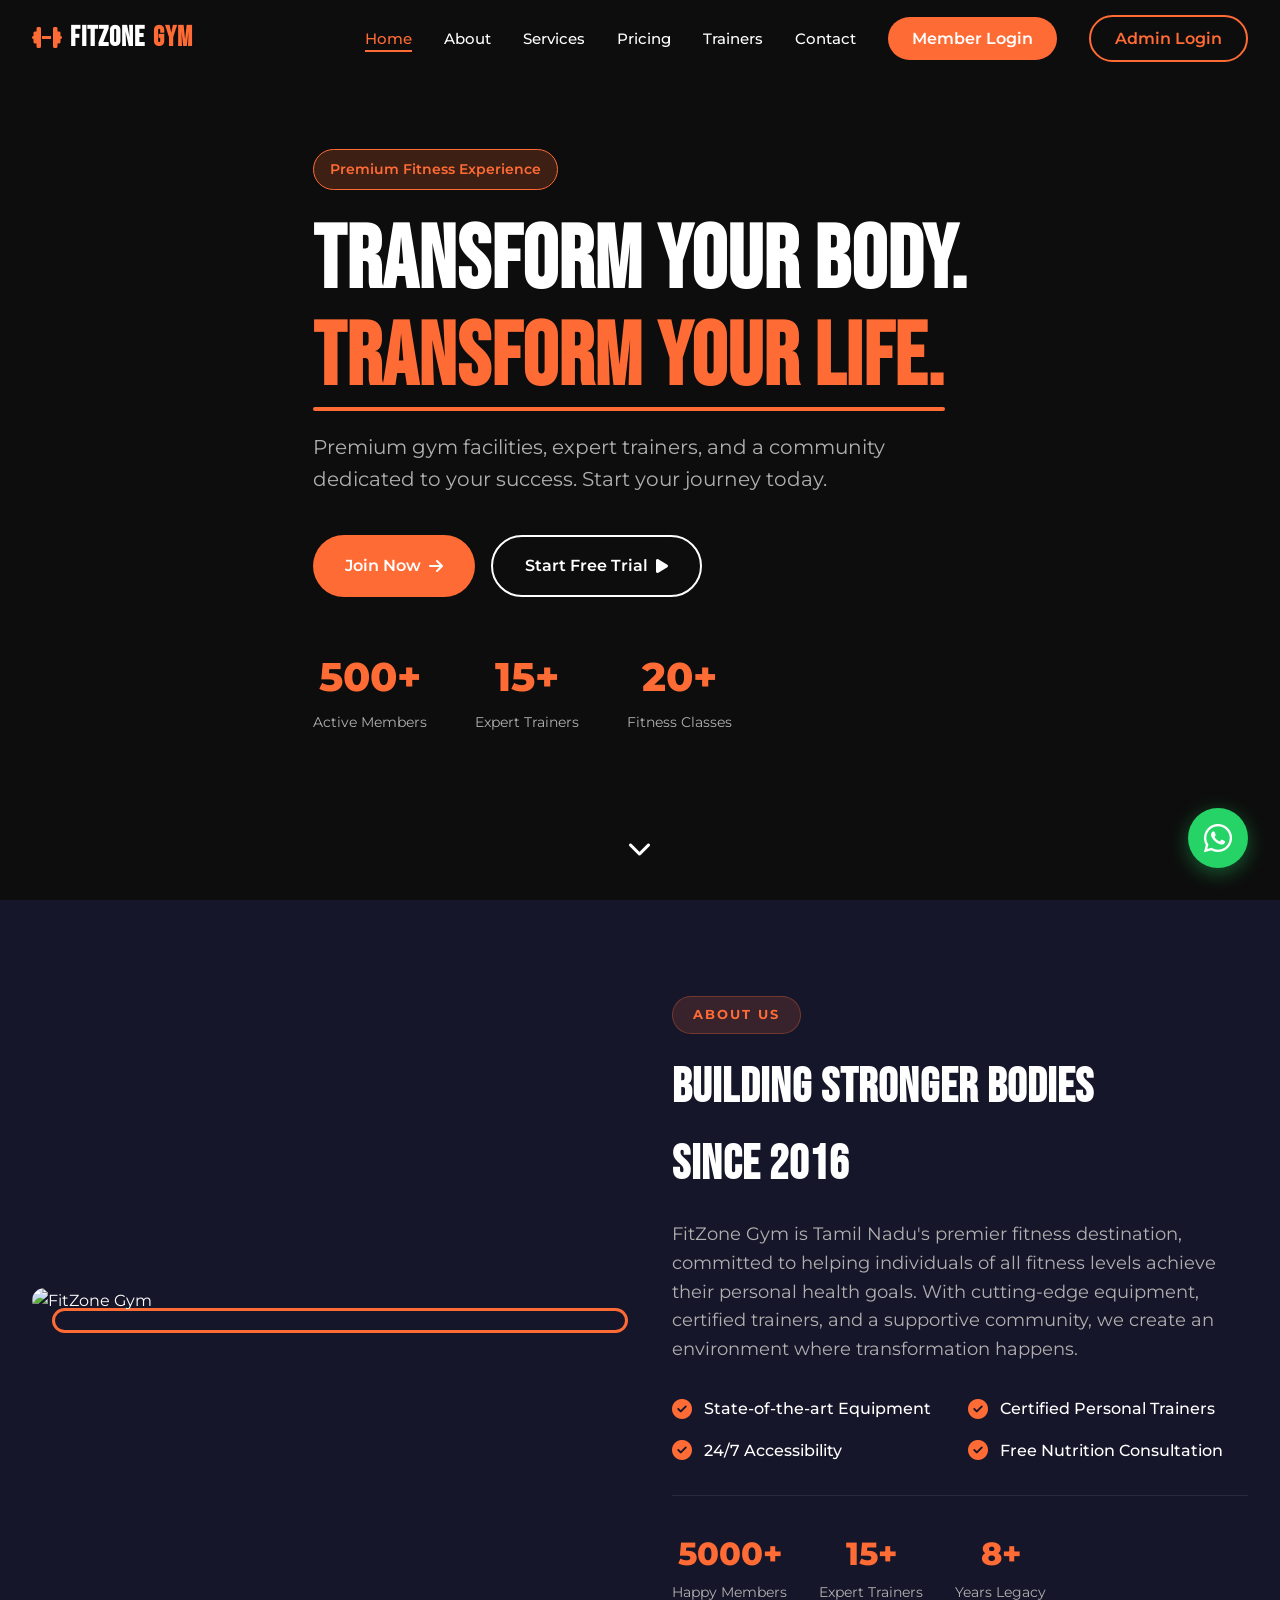
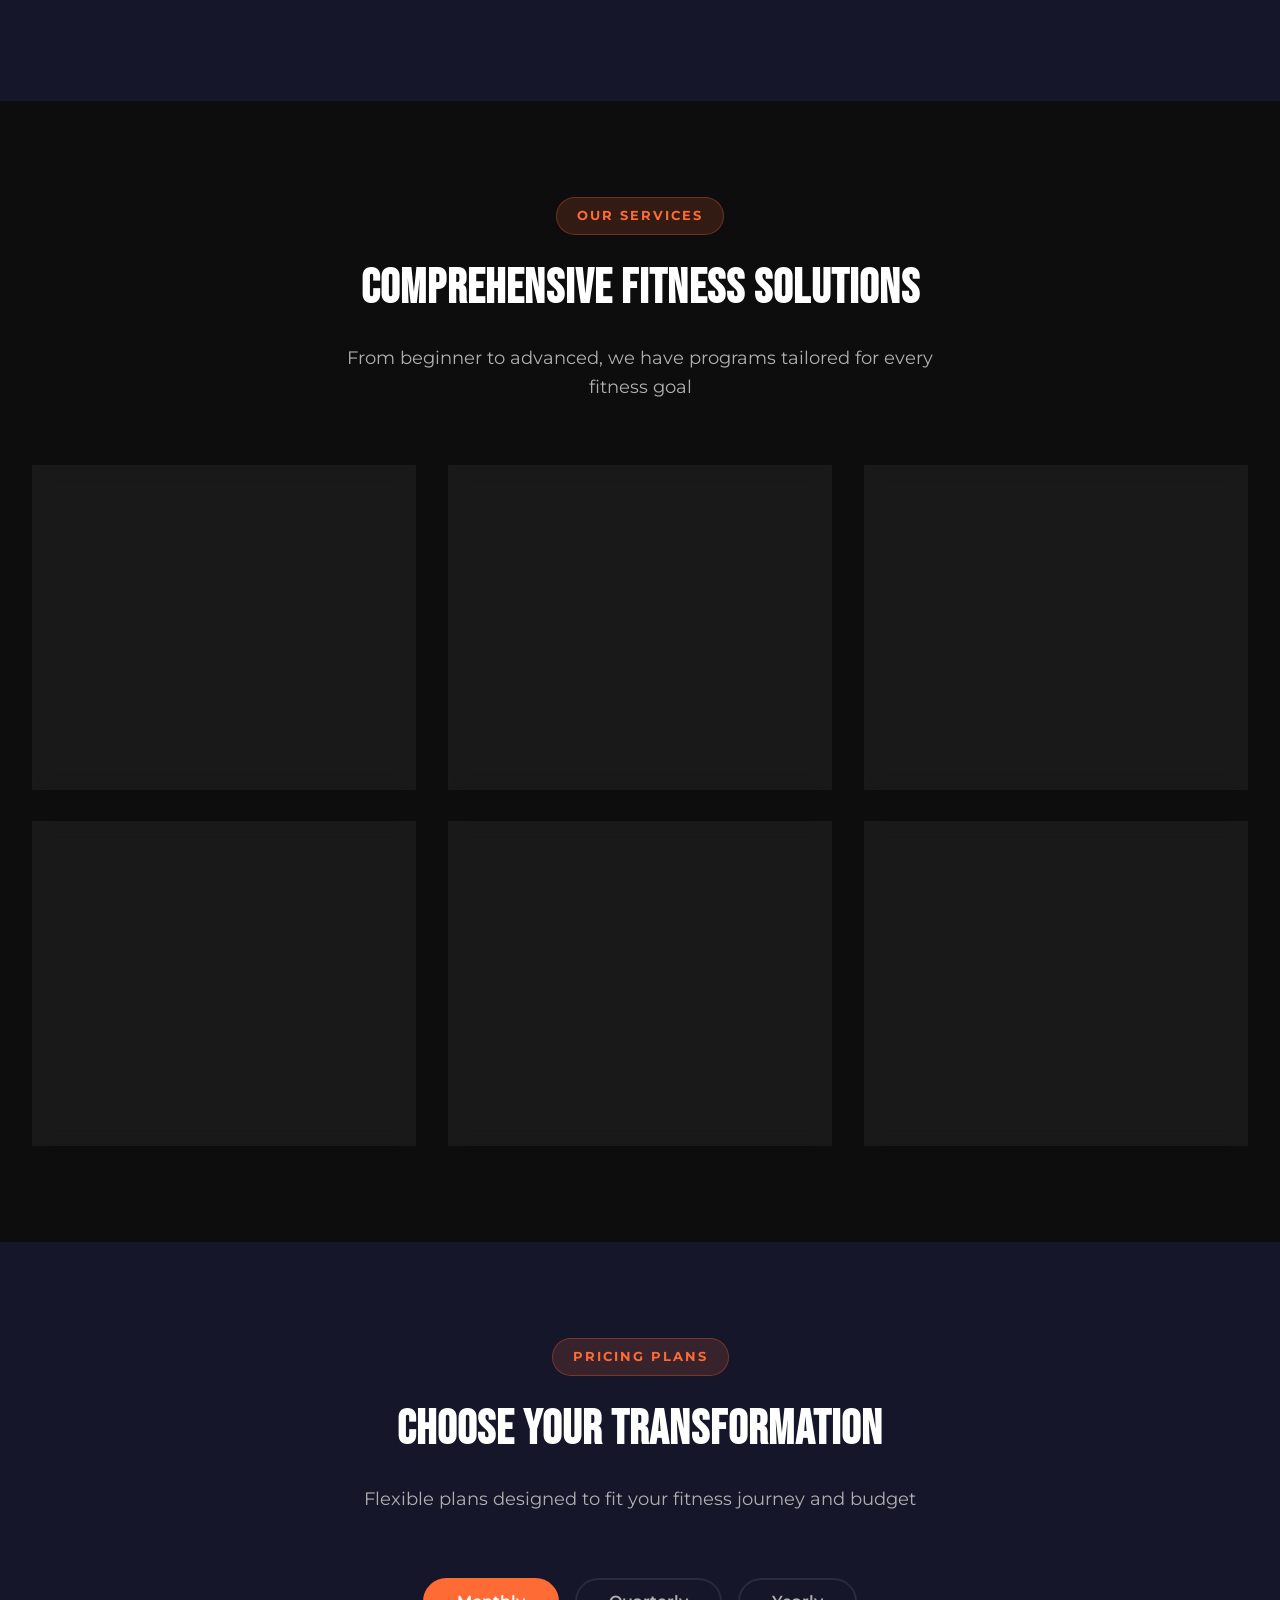
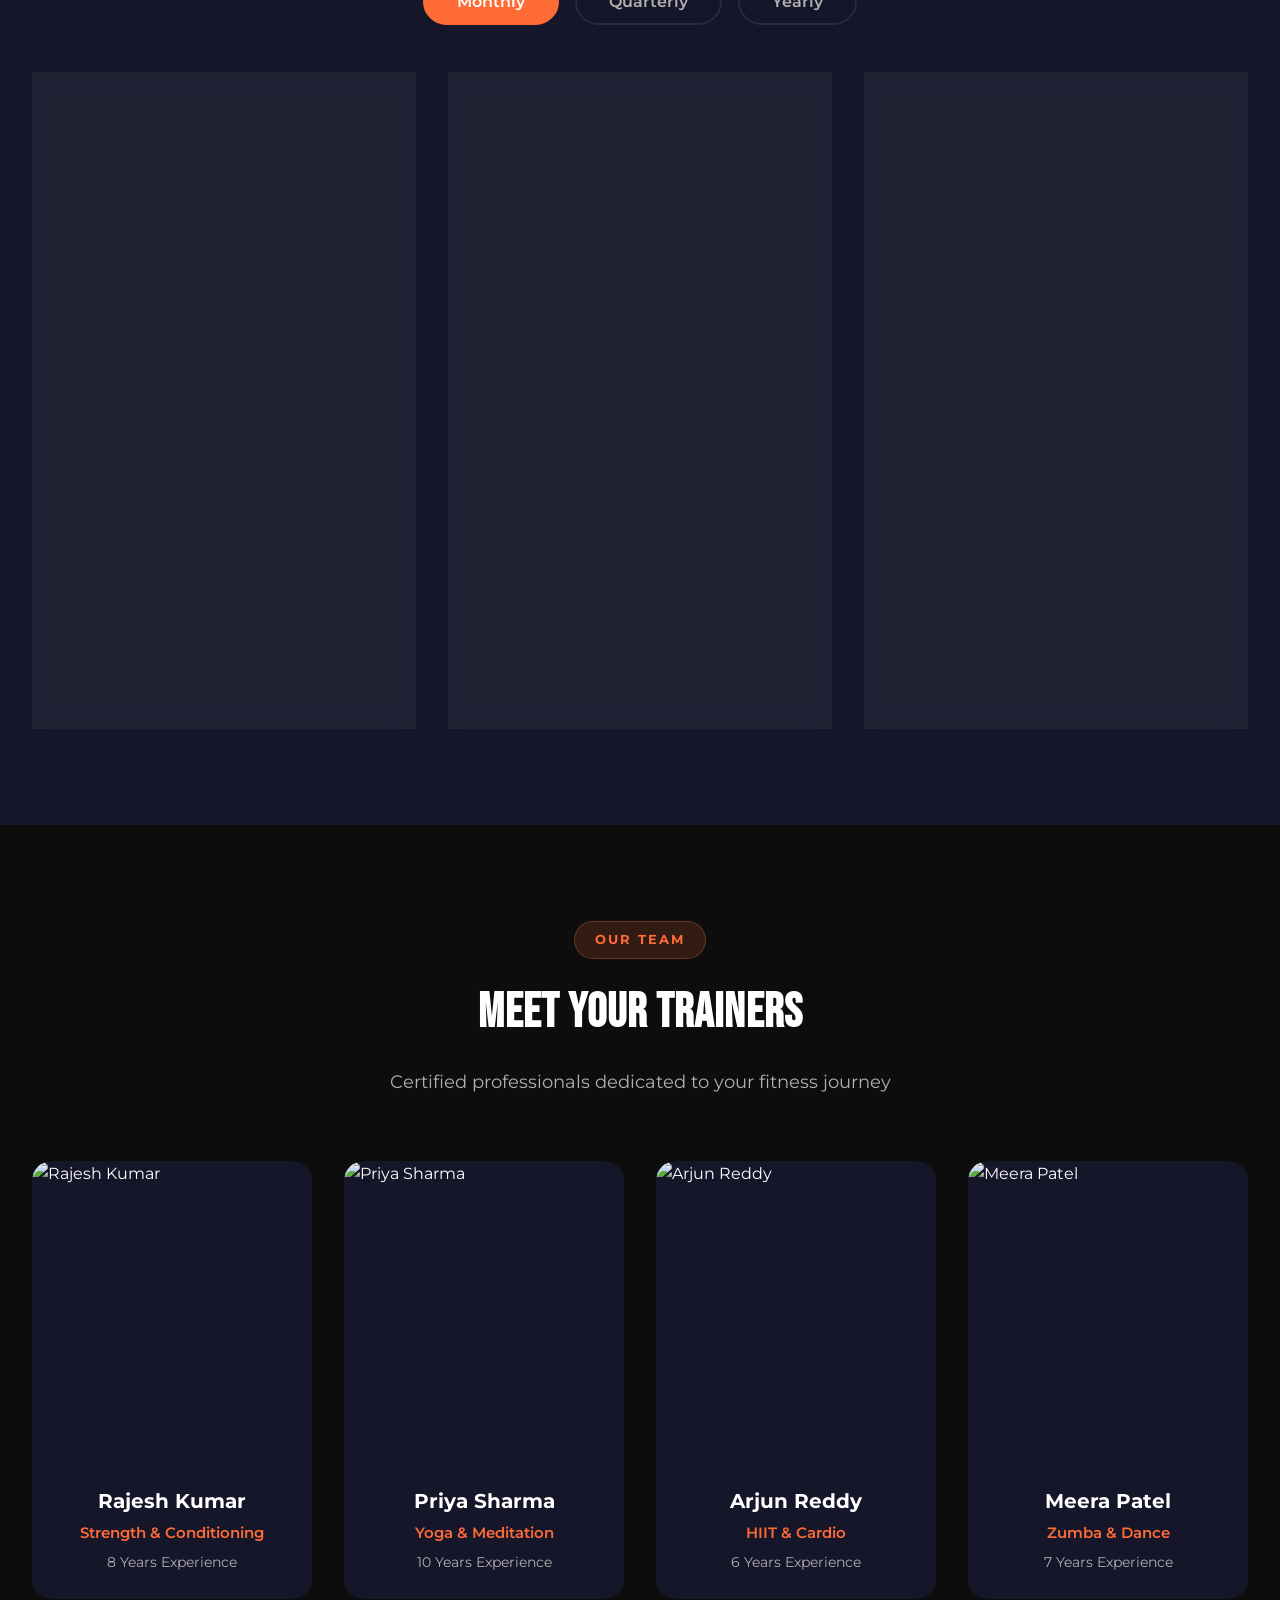
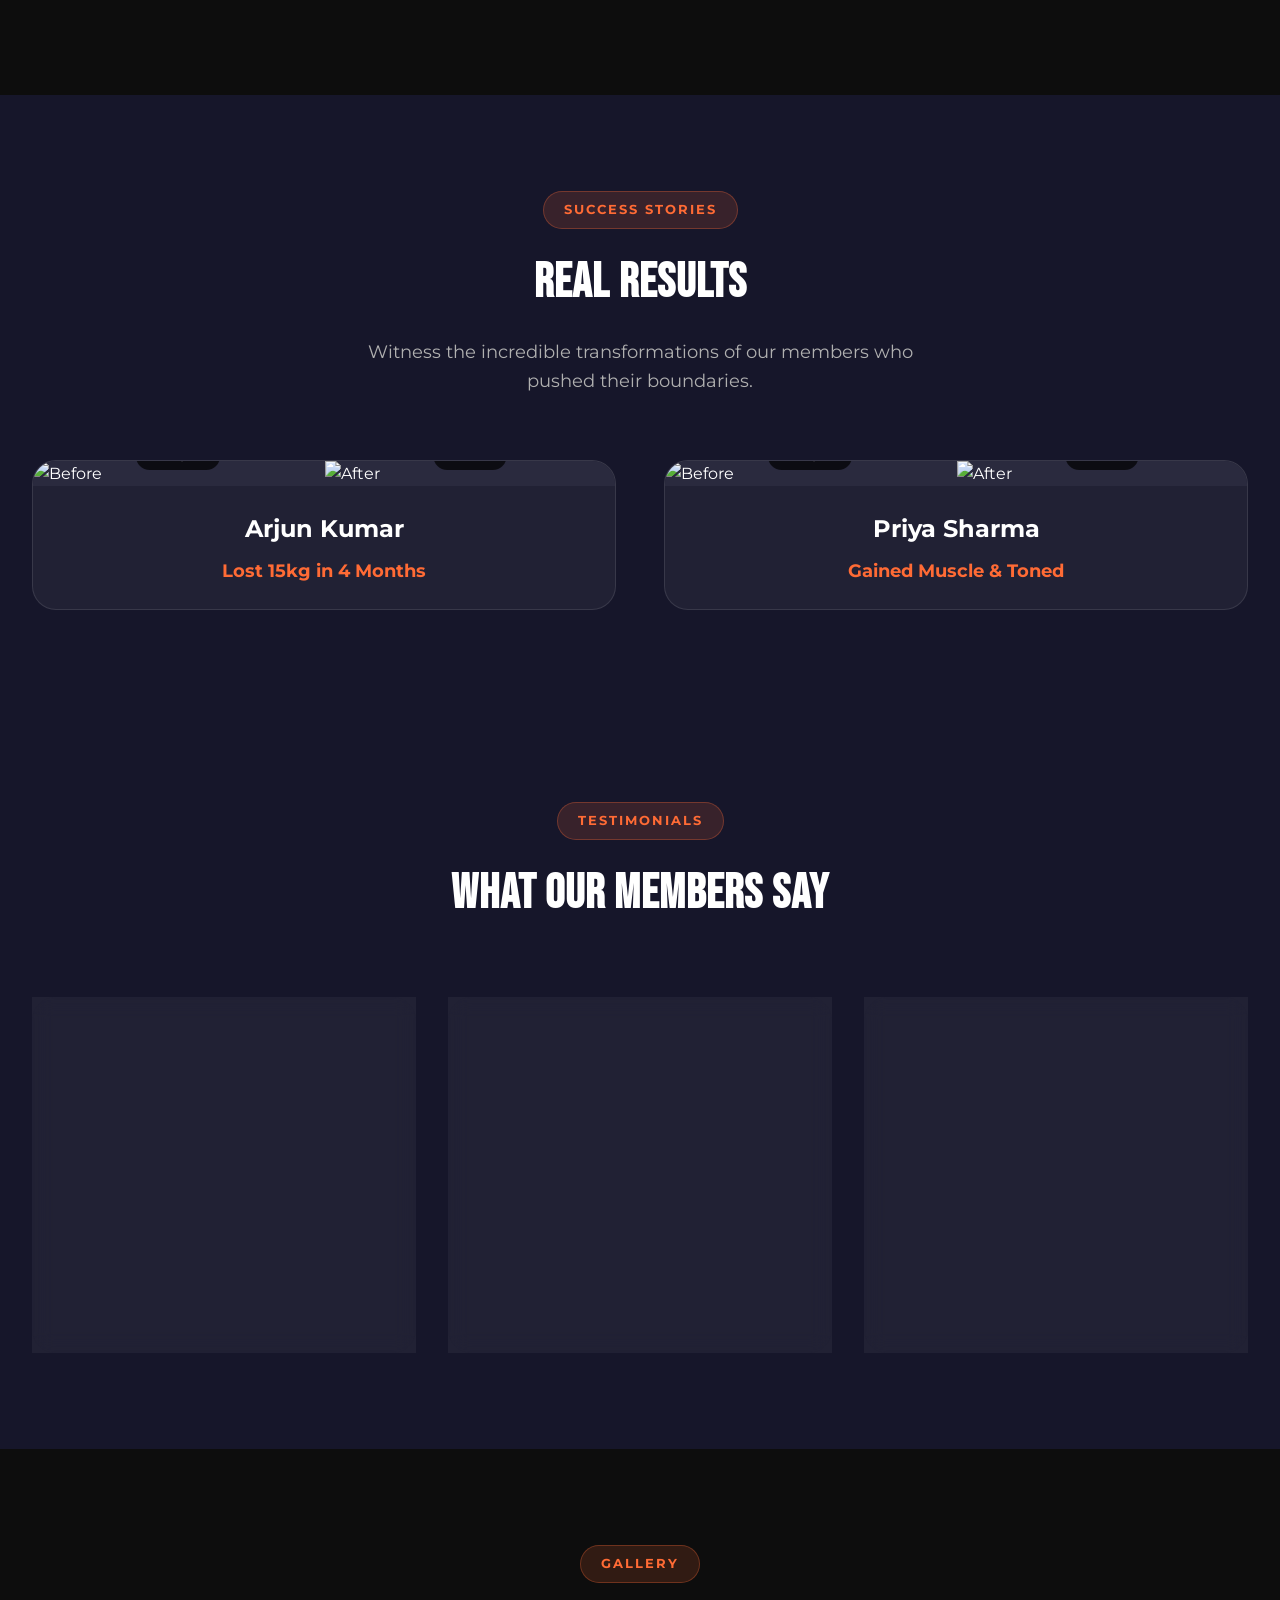
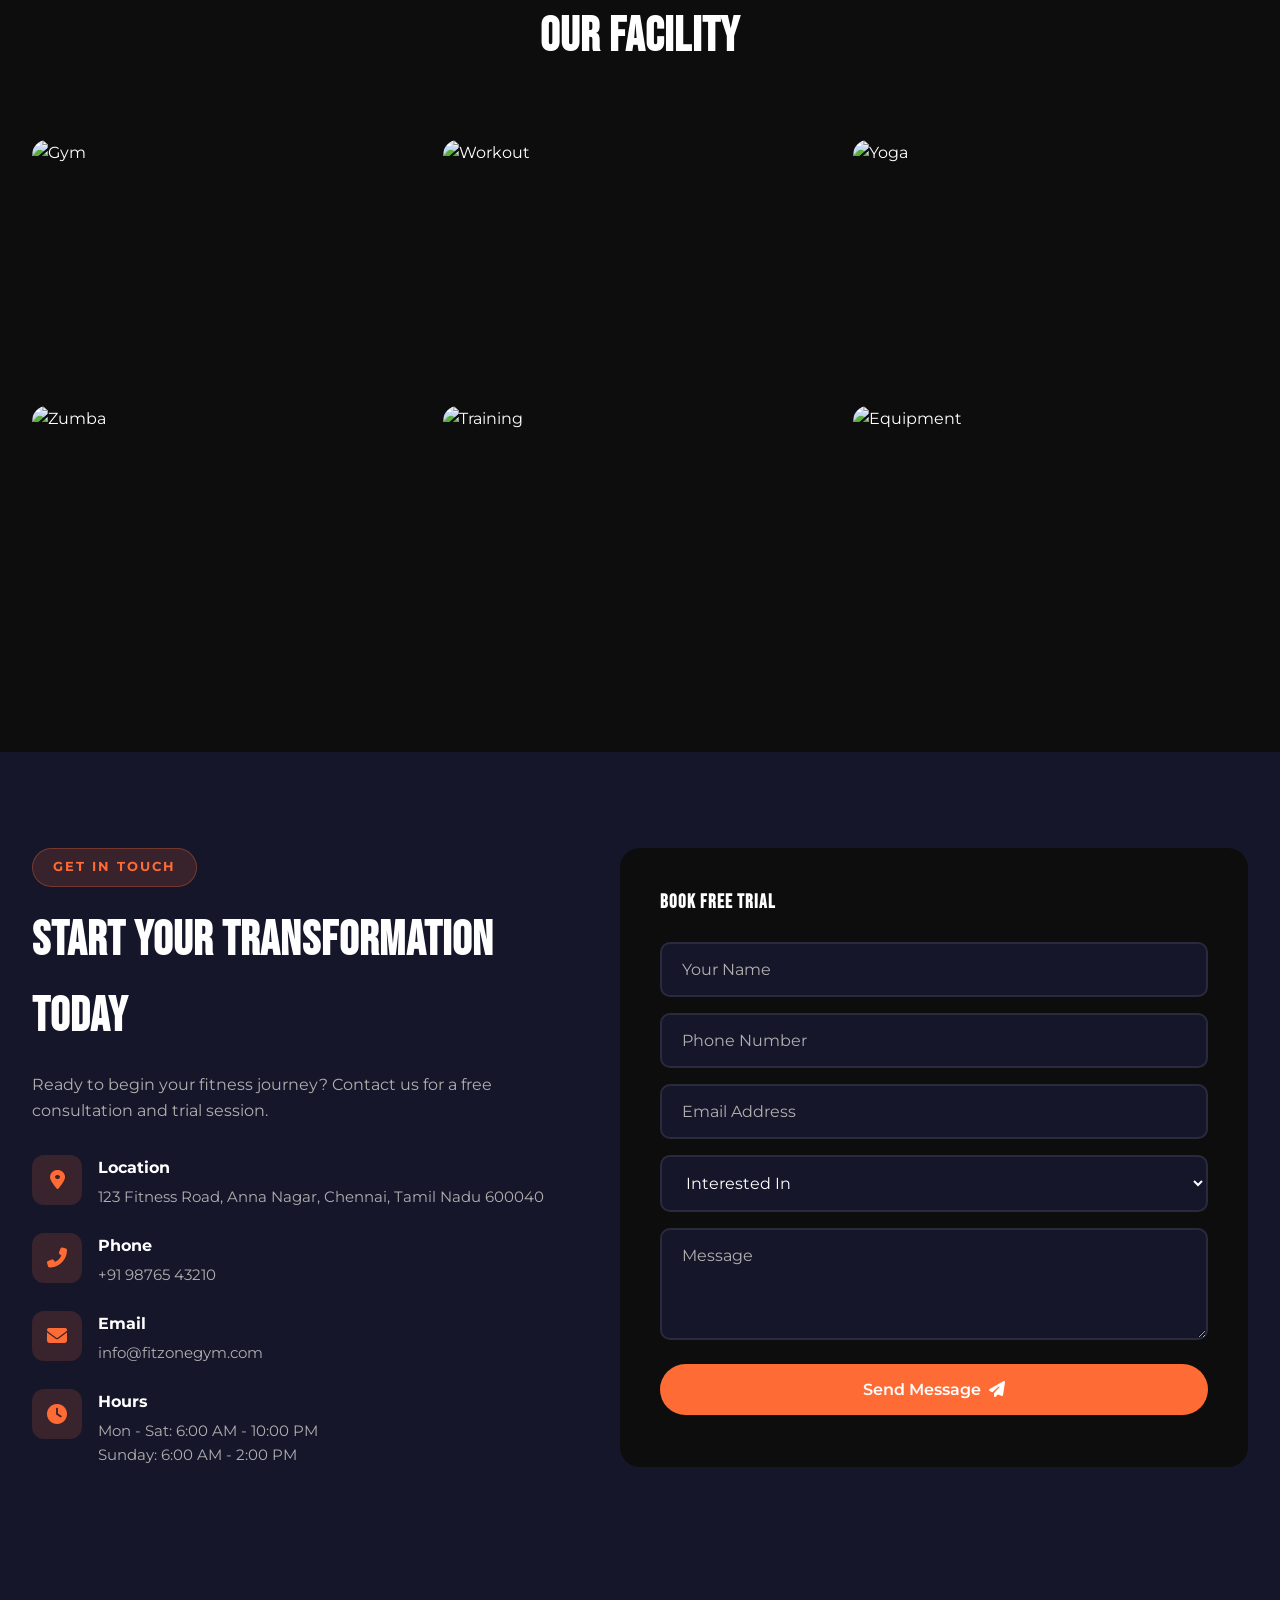
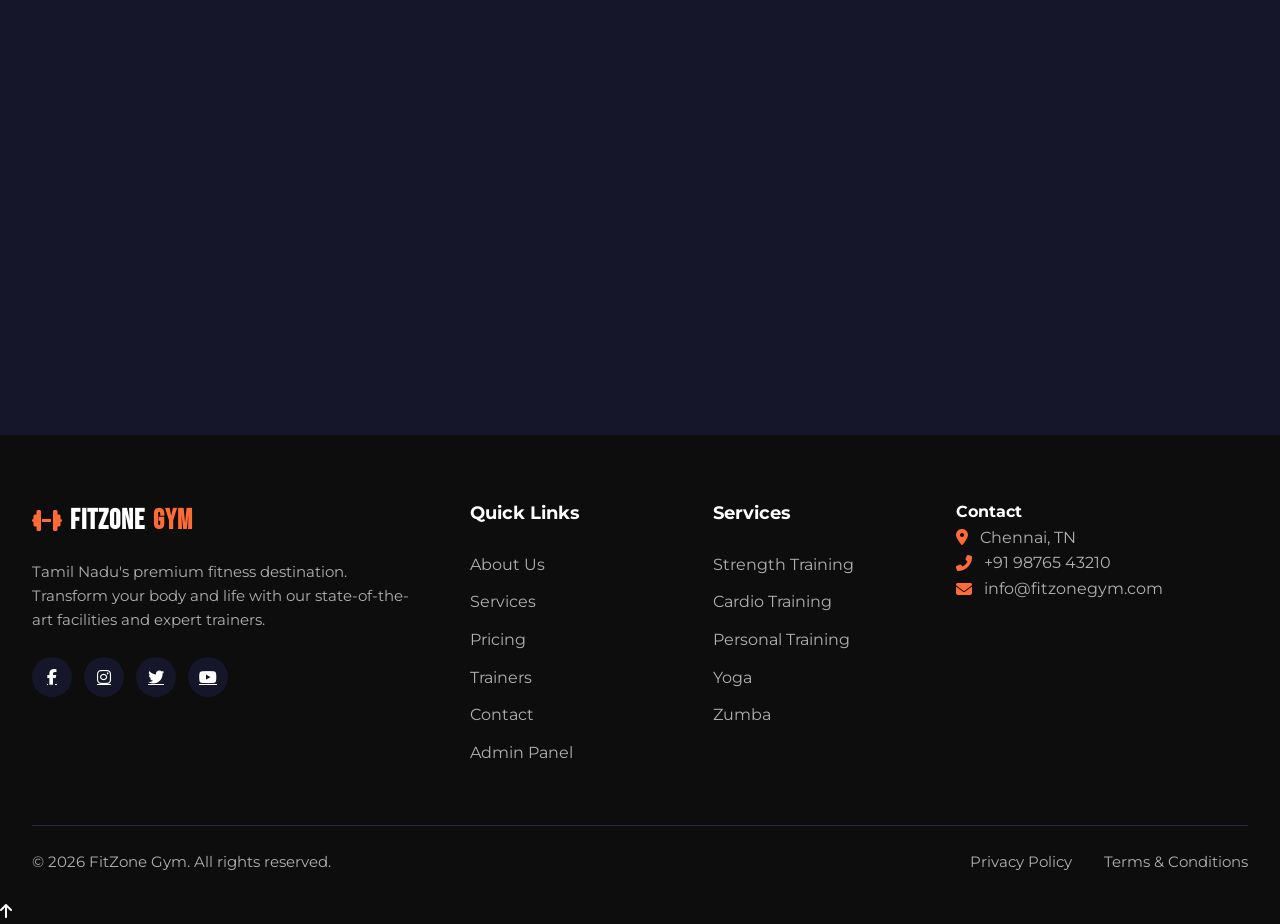
==== commit 909b8b32: "Premium Redesign - Modern UI, Glassmorphism, and New Sections" ====
--- a/index.html
+++ b/index.html
@@ -8,7 +8,7 @@
     <link rel="stylesheet" href="css/styles.css">
     <link rel="preconnect" href="https://fonts.googleapis.com">
     <link rel="preconnect" href="https://fonts.gstatic.com" crossorigin>
-    <link href="https://fonts.googleapis.com/css2?family=Outfit:wght@300;400;500;600;700;800&display=swap" rel="stylesheet">
+    <link href="https://fonts.googleapis.com/css2?family=Bebas+Neue&family=Montserrat:wght@400;500;600;700;800&family=Outfit:wght@300;400;500;600;700;800&display=swap" rel="stylesheet">
     <link rel="stylesheet" href="https://cdnjs.cloudflare.com/ajax/libs/font-awesome/6.5.1/css/all.min.css">
 </head>
 <body>
@@ -44,25 +44,25 @@
         <div class="hero-bg"></div>
         <div class="container">
             <div class="hero-content">
-                <span class="hero-badge">Premium Fitness Center</span>
+                <span class="hero-badge">Premium Fitness Experience</span>
                 <h1 class="hero-title">Transform Your Body.<br><span class="highlight">Transform Your Life.</span></h1>
-                <p class="hero-subtitle">Join Tamil Nadu's most advanced fitness facility with state-of-the-art equipment, expert trainers, and personalized training programs designed to help you achieve your dream physique.</p>
+                <p class="hero-subtitle">Premium gym facilities, expert trainers, and a community dedicated to your success. Start your journey today.</p>
                 <div class="hero-buttons">
-                    <a href="#pricing" class="btn btn-primary">Join Now <i class="fas fa-arrow-right"></i></a>
-                    <a href="#contact" class="btn btn-outline">Free Trial</a>
+                    <a href="register.html" class="btn btn-primary">Join Now <i class="fas fa-arrow-right"></i></a>
+                    <a href="#contact" class="btn btn-outline">Start Free Trial <i class="fas fa-play"></i></a>
                 </div>
                 <div class="hero-stats">
                     <div class="hero-stat">
-                        <span class="stat-number">5000+</span>
-                        <span class="stat-label">Members</span>
+                        <span class="stat-number">500+</span>
+                        <span class="stat-label">Active Members</span>
                     </div>
                     <div class="hero-stat">
                         <span class="stat-number">15+</span>
-                        <span class="stat-label">Trainers</span>
+                        <span class="stat-label">Expert Trainers</span>
                     </div>
                     <div class="hero-stat">
-                        <span class="stat-number">8+</span>
-                        <span class="stat-label">Years Experience</span>
+                        <span class="stat-number">20+</span>
+                        <span class="stat-label">Fitness Classes</span>
                     </div>
                 </div>
             </div>
@@ -316,6 +316,51 @@
                         <h4>Meera Patel</h4>
                         <span class="trainer-specialty">Zumba & Dance</span>
                         <span class="trainer-exp">7 Years Experience</span>
+                    </div>
+                </div>
+            </div>
+        </div>
+    </section>
+
+    <!-- Transformations Section -->
+    <section class="transformations" id="transformations">
+        <div class="container">
+            <div class="section-header">
+                <span class="section-badge">Success Stories</span>
+                <h2 class="section-title">Real Results</h2>
+                <p class="section-subtitle">Witness the incredible transformations of our members who pushed their boundaries.</p>
+            </div>
+            <div class="transformation-grid">
+                <div class="transformation-card">
+                    <div class="transformation-images">
+                        <div class="before">
+                            <img src="https://images.unsplash.com/photo-1583454110551-21f2fa2afe61?w=400&h=500&fit=crop" alt="Before">
+                            <span>Before</span>
+                        </div>
+                        <div class="after">
+                            <img src="https://images.unsplash.com/photo-1534438327276-14e5300c3a48?w=400&h=500&fit=crop" alt="After">
+                            <span>After</span>
+                        </div>
+                    </div>
+                    <div class="transformation-info">
+                        <h4>Arjun Kumar</h4>
+                        <p class="result-badge">Lost 15kg in 4 Months</p>
+                    </div>
+                </div>
+                <div class="transformation-card">
+                    <div class="transformation-images">
+                        <div class="before">
+                            <img src="https://images.unsplash.com/photo-1544367567-0f2fcb009e0b?w=400&h=500&fit=crop" alt="Before">
+                            <span>Before</span>
+                        </div>
+                        <div class="after">
+                            <img src="https://images.unsplash.com/photo-1518611012118-696072aa579a?w=400&h=500&fit=crop" alt="After">
+                            <span>After</span>
+                        </div>
+                    </div>
+                    <div class="transformation-info">
+                        <h4>Priya Sharma</h4>
+                        <p class="result-badge">Gained Muscle & Toned</p>
                     </div>
                 </div>
             </div>
@@ -552,6 +597,11 @@
         <i class="fab fa-whatsapp"></i>
     </a>
 
+    <!-- Scroll Top -->
+    <div class="scroll-top" id="scrollTop">
+        <i class="fas fa-arrow-up"></i>
+    </div>
+
     <script src="js/script.js"></script>
 </body>
 </html>
--- a/css/styles.css
+++ b/css/styles.css
@@ -11,8 +11,10 @@
     --light: #FFFFFF;
     --light-dim: #B0B0B0;
     --gray: #2A2A3E;
-    --gradient: linear-gradient(135deg, #FF6B35 0%, #FF8C42 100%);
-    --transition: all 0.3s ease;
+    --glass: rgba(255, 255, 255, 0.05);
+    --glass-border: rgba(255, 255, 255, 0.1);
+    --gradient: linear-gradient(135deg, #FF6B35 0%, #FF4D00 100%);
+    --transition: all 0.4s cubic-bezier(0.4, 0, 0.2, 1);
 }
 
 * {
@@ -26,11 +28,16 @@
 }
 
 body {
-    font-family: 'Outfit', sans-serif;
+    font-family: 'Montserrat', sans-serif;
     background-color: var(--dark);
     color: var(--light);
     line-height: 1.6;
     overflow-x: hidden;
+}
+
+h1, h2, h3, .logo-text, .logo-accent {
+    font-family: 'Bebas Neue', cursive;
+    letter-spacing: 1px;
 }
 
 .container {
@@ -283,7 +290,7 @@
 .btn-primary:hover {
     background: var(--primary-dark);
     transform: translateY(-3px);
-    box-shadow: 0 10px 30px rgba(255, 107, 53, 0.3);
+    box-shadow: 0 10px 30px rgba(255, 107, 53, 0.4), 0 0 20px rgba(255, 107, 53, 0.2);
 }
 
 .btn-outline {
@@ -356,13 +363,22 @@
 
 .section-badge {
     display: inline-block;
-    padding: 0.5rem 1rem;
+    padding: 0.5rem 1.25rem;
     background: rgba(255, 107, 53, 0.15);
+    border: 1px solid rgba(255, 107, 53, 0.3);
     border-radius: 50px;
     color: var(--primary);
-    font-size: 0.875rem;
-    font-weight: 600;
+    font-size: 0.8rem;
+    font-weight: 700;
+    text-transform: uppercase;
+    letter-spacing: 2px;
     margin-bottom: 1rem;
+    animation: badgePulse 2s infinite;
+}
+
+@keyframes badgePulse {
+    0%, 100% { transform: scale(1); border-color: rgba(255, 107, 53, 0.3); }
+    50% { transform: scale(1.05); border-color: rgba(255, 107, 53, 0.6); }
 }
 
 .section-header {
@@ -488,17 +504,19 @@
 }
 
 .service-card {
-    background: var(--dark-light);
-    padding: 2.5rem;
-    border-radius: 20px;
-    transition: var(--transition);
-    border: 1px solid transparent;
+    background: var(--glass);
+    backdrop-filter: blur(10px);
+    padding: 3rem;
+    border-radius: 24px;
+    transition: var(--transition);
+    border: 1px solid var(--glass-border);
 }
 
 .service-card:hover {
-    transform: translateY(-10px);
+    transform: translateY(-12px);
     border-color: var(--primary);
-    box-shadow: 0 20px 40px rgba(0, 0, 0, 0.3);
+    background: rgba(255, 107, 53, 0.05);
+    box-shadow: 0 25px 50px -12px rgba(0, 0, 0, 0.5);
 }
 
 .service-icon {
@@ -569,17 +587,19 @@
 }
 
 .pricing-card {
-    background: var(--dark);
-    border-radius: 20px;
-    padding: 2.5rem;
+    background: var(--glass);
+    backdrop-filter: blur(10px);
+    border-radius: 24px;
+    padding: 3rem;
     position: relative;
     transition: var(--transition);
-    border: 1px solid var(--gray);
+    border: 1px solid var(--glass-border);
 }
 
 .pricing-card:hover {
-    transform: translateY(-10px);
-    box-shadow: 0 20px 40px rgba(0, 0, 0, 0.3);
+    transform: translateY(-12px);
+    border-color: var(--primary);
+    box-shadow: 0 25px 50px -12px rgba(0, 0, 0, 0.5);
 }
 
 .pricing-card.popular {
@@ -772,6 +792,96 @@
 }
 
 /* ==========================================
+   TRANSFORMATIONS
+   ========================================== */
+.transformations {
+    background: var(--dark-light);
+}
+
+.transformation-grid {
+    display: grid;
+    grid-template-columns: repeat(auto-fit, minmax(450px, 1fr));
+    gap: 3rem;
+}
+
+.transformation-card {
+    background: var(--glass);
+    border-radius: 24px;
+    overflow: hidden;
+    border: 1px solid var(--glass-border);
+    transition: var(--transition);
+}
+
+.transformation-card:hover {
+    transform: translateY(-10px);
+    border-color: var(--primary);
+}
+
+.transformation-images {
+    display: flex;
+    gap: 2px;
+    background: var(--gray);
+}
+
+.transformation-images div {
+    flex: 1;
+    position: relative;
+    overflow: hidden;
+}
+
+.transformation-images img {
+    width: 100%;
+    height: 350px;
+    object-fit: cover;
+    transition: var(--transition);
+}
+
+.transformation-card:hover .transformation-images img {
+    transform: scale(1.05);
+}
+
+.transformation-images span {
+    position: absolute;
+    bottom: 1rem;
+    left: 50%;
+    transform: translateX(-50%);
+    background: rgba(0, 0, 0, 0.7);
+    color: var(--light);
+    padding: 0.25rem 1rem;
+    border-radius: 50px;
+    font-size: 0.75rem;
+    font-weight: 600;
+    text-transform: uppercase;
+}
+
+.transformation-info {
+    padding: 1.5rem;
+    text-align: center;
+}
+
+.transformation-info h4 {
+    font-size: 1.5rem;
+    margin-bottom: 0.5rem;
+}
+
+.result-badge {
+    display: inline-block;
+    color: var(--primary);
+    font-weight: 700;
+    font-size: 1.1rem;
+}
+
+@media (max-width: 576px) {
+    .transformation-grid {
+        grid-template-columns: 1fr;
+    }
+    
+    .transformation-images img {
+        height: 250px;
+    }
+}
+
+/* ==========================================
    TESTIMONIALS
    ========================================== */
 .testimonials {
@@ -785,10 +895,17 @@
 }
 
 .testimonial-card {
-    background: var(--dark);
-    padding: 2rem;
-    border-radius: 20px;
-    border: 1px solid var(--gray);
+    background: var(--glass);
+    backdrop-filter: blur(10px);
+    padding: 2.5rem;
+    border-radius: 24px;
+    border: 1px solid var(--glass-border);
+    transition: var(--transition);
+}
+
+.testimonial-card:hover {
+    transform: translateY(-5px);
+    border-color: var(--primary);
 }
 
 .testimonial-rating {
@@ -1225,6 +1342,11 @@
         gap: 1rem;
         text-align: center;
     }
+
+    .scroll-top {
+        bottom: 90px; /* Above WhatsApp float */
+        right: 20px;
+    }
 }
 
 @media (max-width: 480px) {
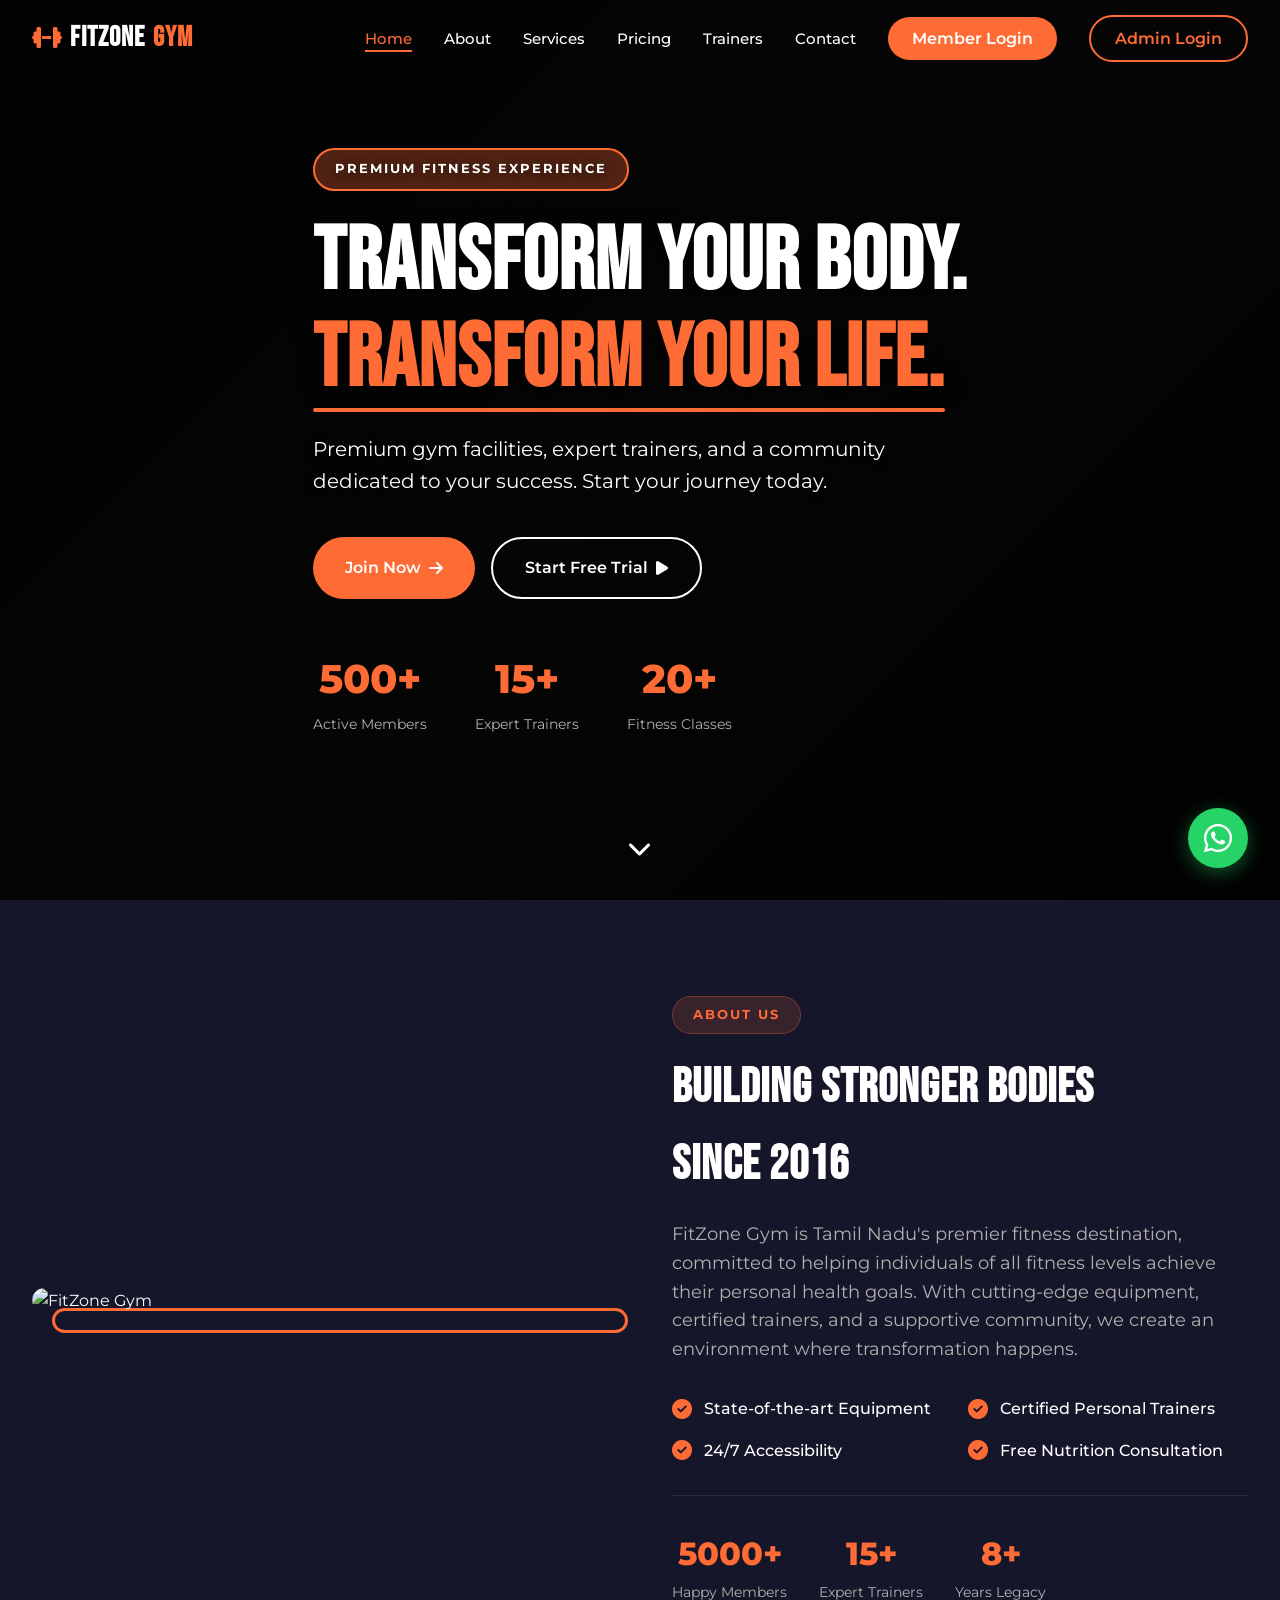
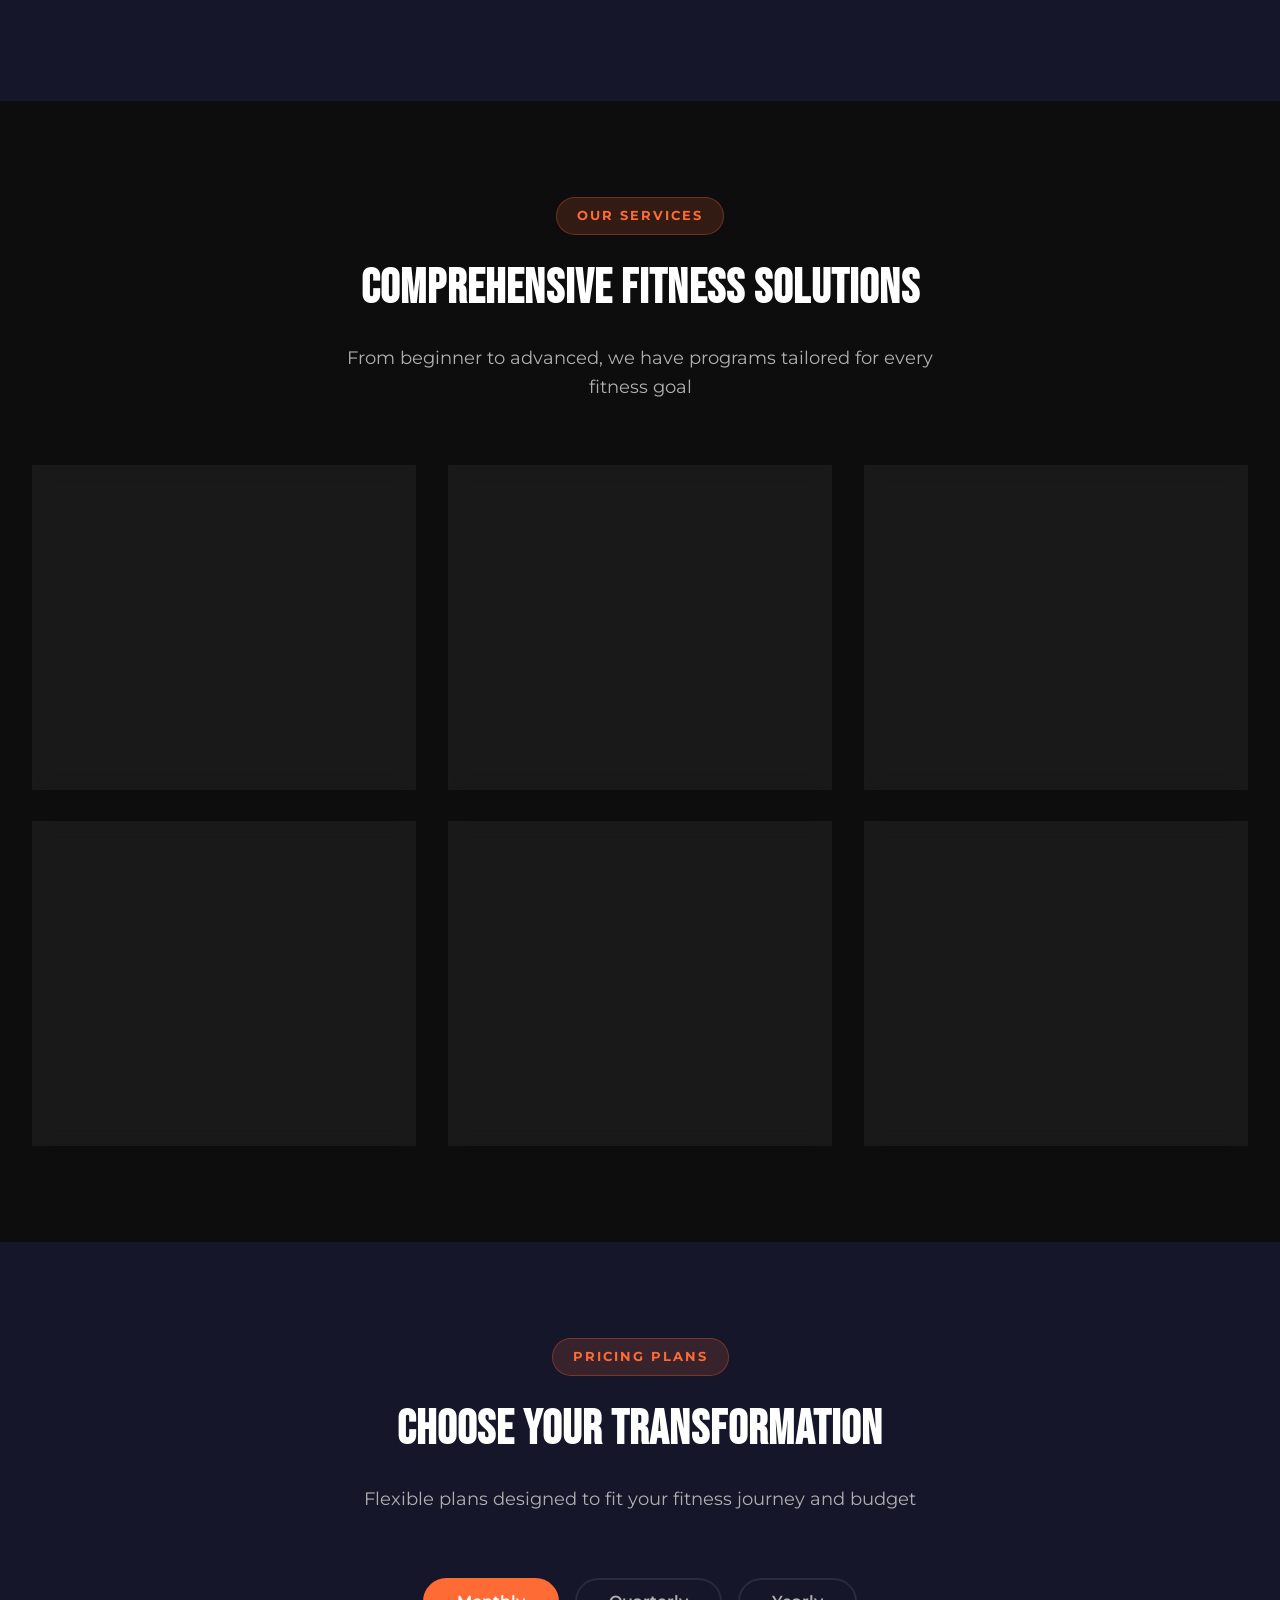
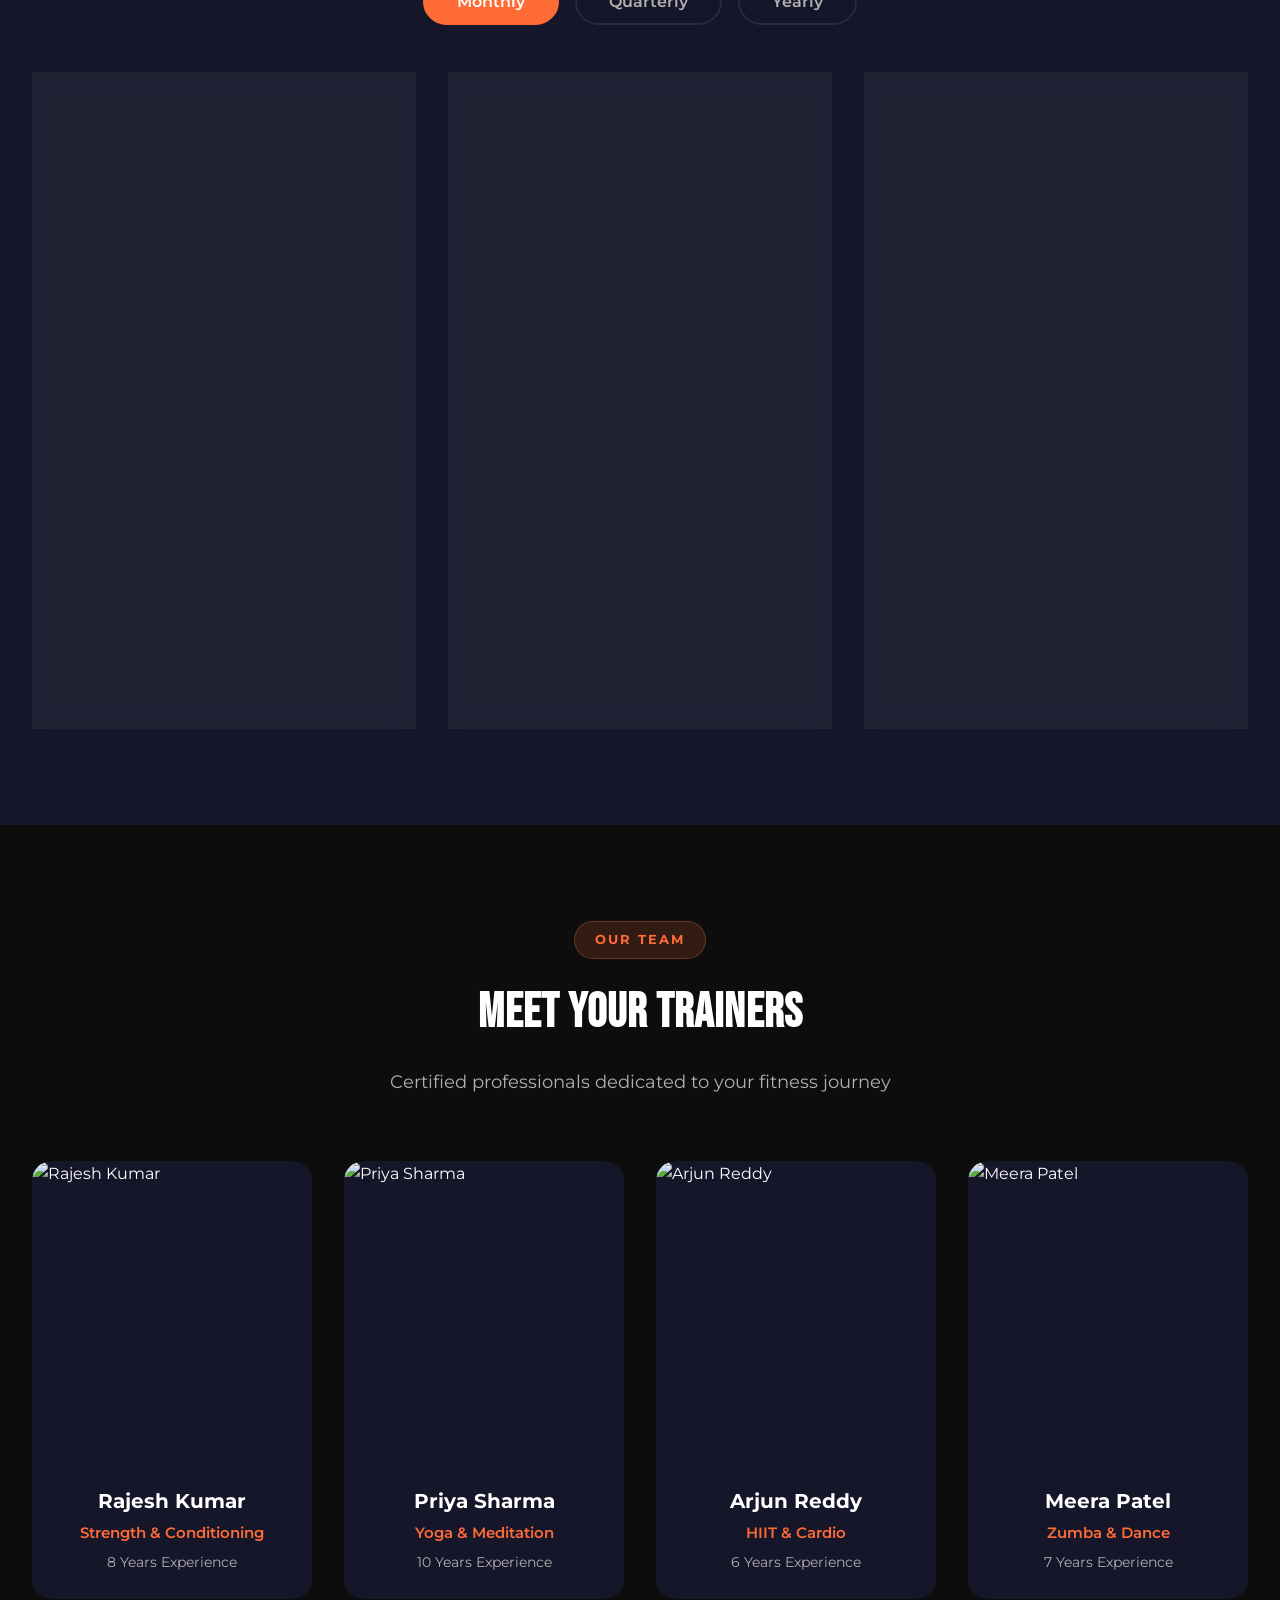
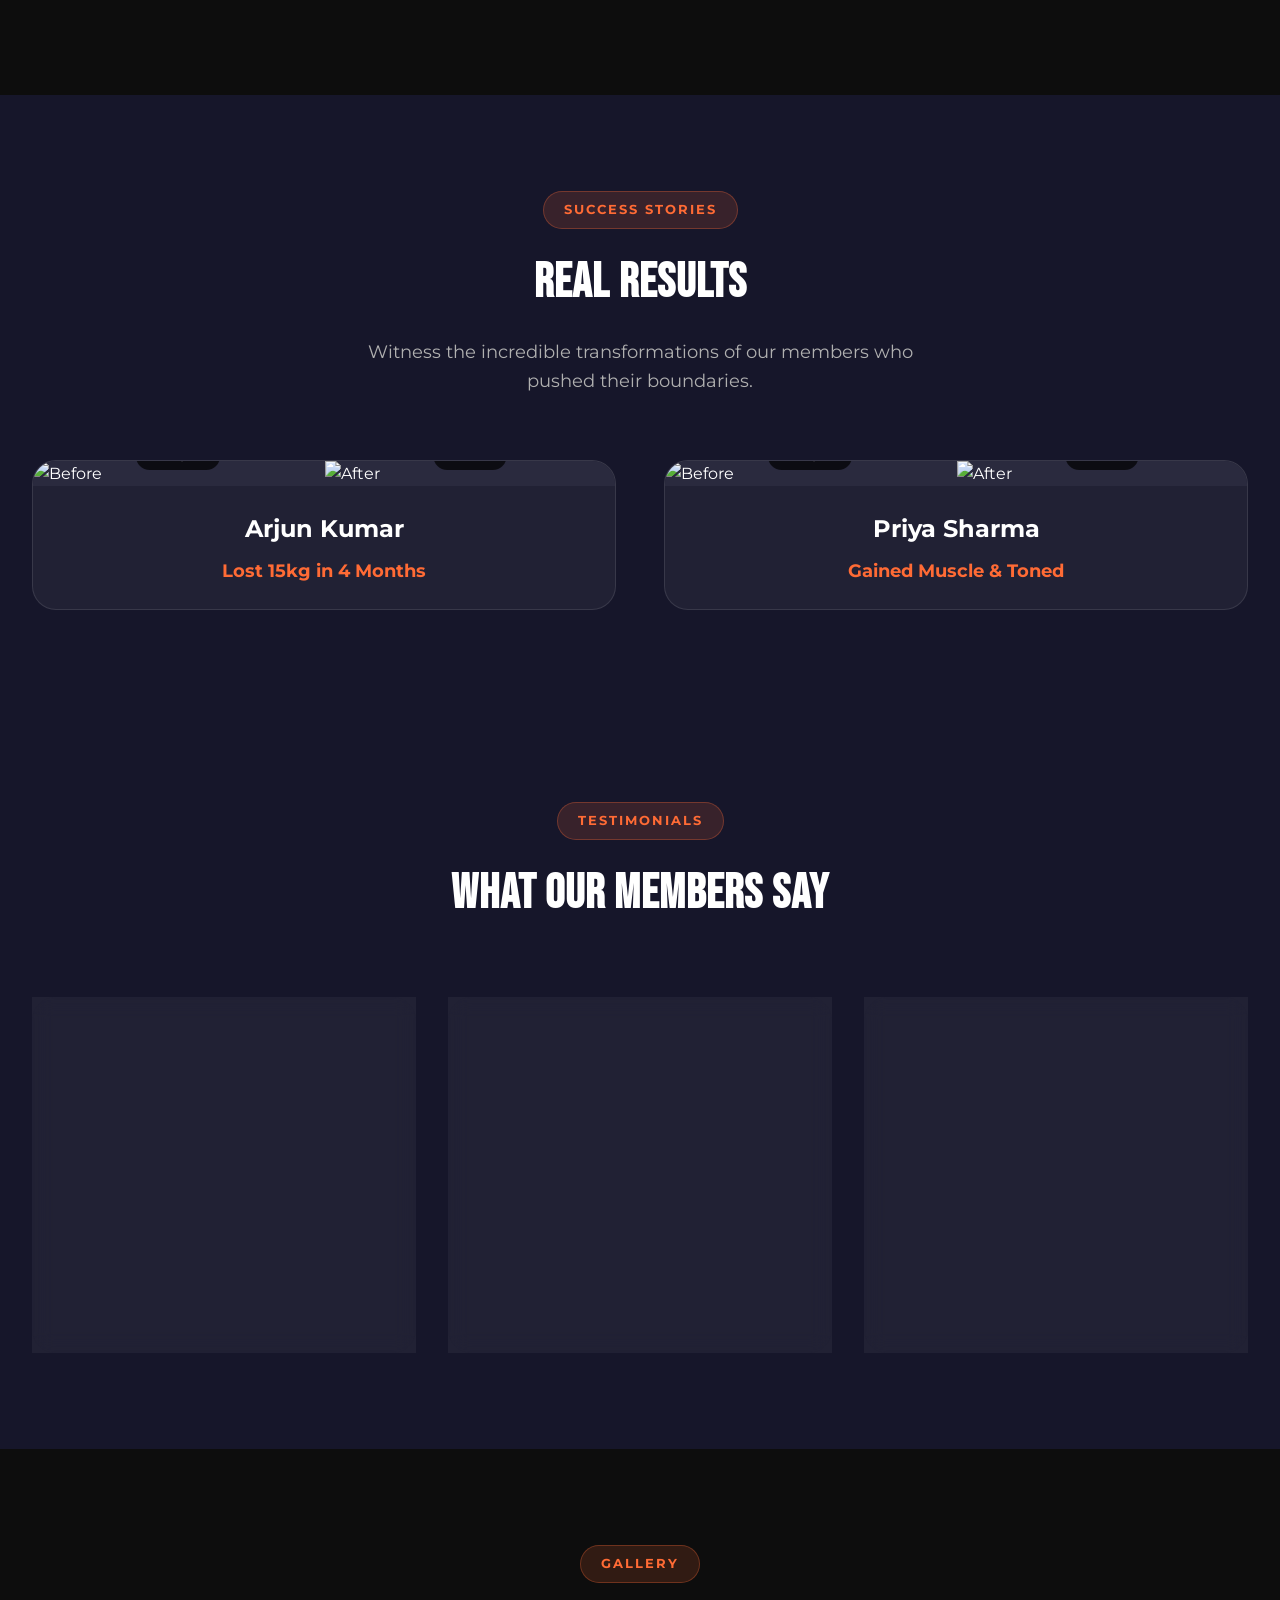
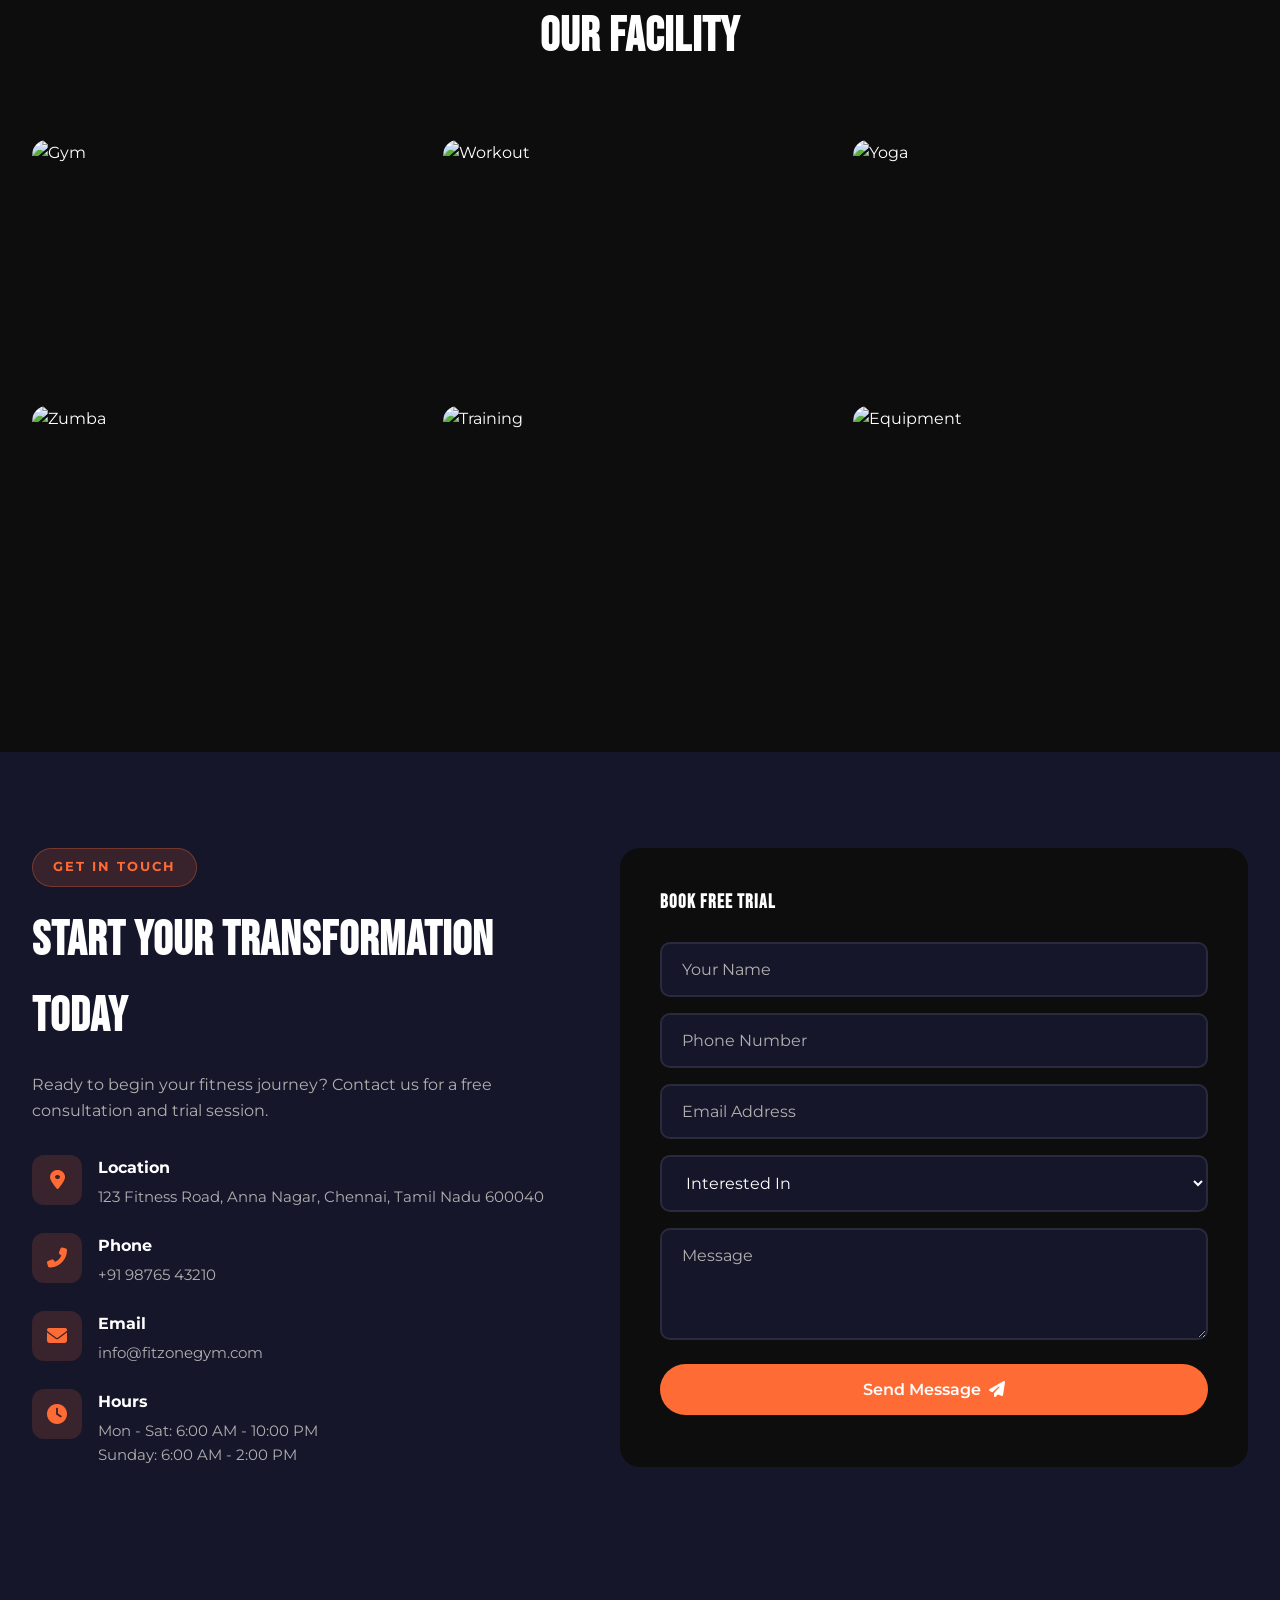
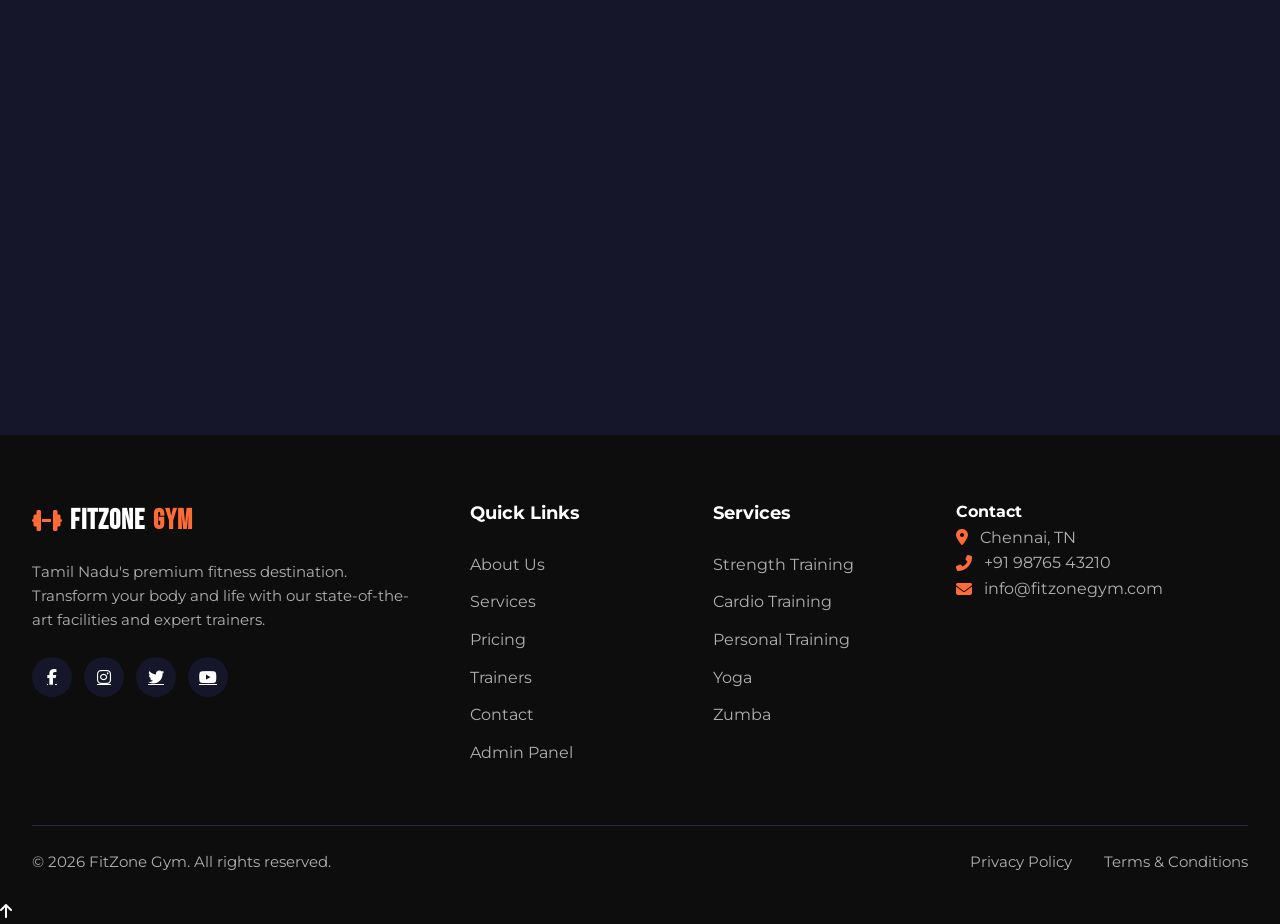
==== commit d2d5c26a: "Fix Hero Visibility - Improved contrast and overlay layering" ====
--- a/index.html
+++ b/index.html
@@ -40,8 +40,8 @@
 
     <!-- Hero Section -->
     <section class="hero" id="home">
+        <div class="hero-bg"></div>
         <div class="hero-overlay"></div>
-        <div class="hero-bg"></div>
         <div class="container">
             <div class="hero-content">
                 <span class="hero-badge">Premium Fitness Experience</span>
--- a/css/styles.css
+++ b/css/styles.css
@@ -206,7 +206,8 @@
     left: 0;
     width: 100%;
     height: 100%;
-    background: linear-gradient(135deg, rgba(13, 13, 13, 0.95) 0%, rgba(13, 13, 13, 0.7) 50%, rgba(13, 13, 13, 0.85) 100%);
+    background: linear-gradient(135deg, rgba(0, 0, 0, 0.9) 0%, rgba(0, 0, 0, 0.6) 50%, rgba(0, 0, 0, 0.9) 100%);
+    z-index: 0;
 }
 
 .hero-content {
@@ -217,15 +218,18 @@
 
 .hero-badge {
     display: inline-block;
-    padding: 0.5rem 1rem;
-    background: rgba(255, 107, 53, 0.2);
-    border: 1px solid var(--primary);
+    padding: 0.6rem 1.25rem;
+    background: rgba(255, 107, 53, 0.3);
+    border: 2px solid var(--primary);
     border-radius: 50px;
-    color: var(--primary);
-    font-size: 0.875rem;
-    font-weight: 600;
+    color: var(--light);
+    font-size: 0.8rem;
+    font-weight: 700;
+    text-transform: uppercase;
+    letter-spacing: 2px;
     margin-bottom: 1.5rem;
     animation: fadeInUp 0.8s ease;
+    text-shadow: 0 2px 10px rgba(0, 0, 0, 0.5);
 }
 
 .hero-title {
@@ -234,6 +238,7 @@
     line-height: 1.1;
     margin-bottom: 1.5rem;
     animation: fadeInUp 0.8s ease 0.2s both;
+    text-shadow: 0 5px 20px rgba(0, 0, 0, 0.8);
 }
 
 .hero-title .highlight {
@@ -254,10 +259,11 @@
 
 .hero-subtitle {
     font-size: 1.25rem;
-    color: var(--light-dim);
+    color: var(--light);
     margin-bottom: 2.5rem;
     max-width: 600px;
     animation: fadeInUp 0.8s ease 0.4s both;
+    text-shadow: 0 2px 10px rgba(0, 0, 0, 0.5);
 }
 
 .hero-buttons {
